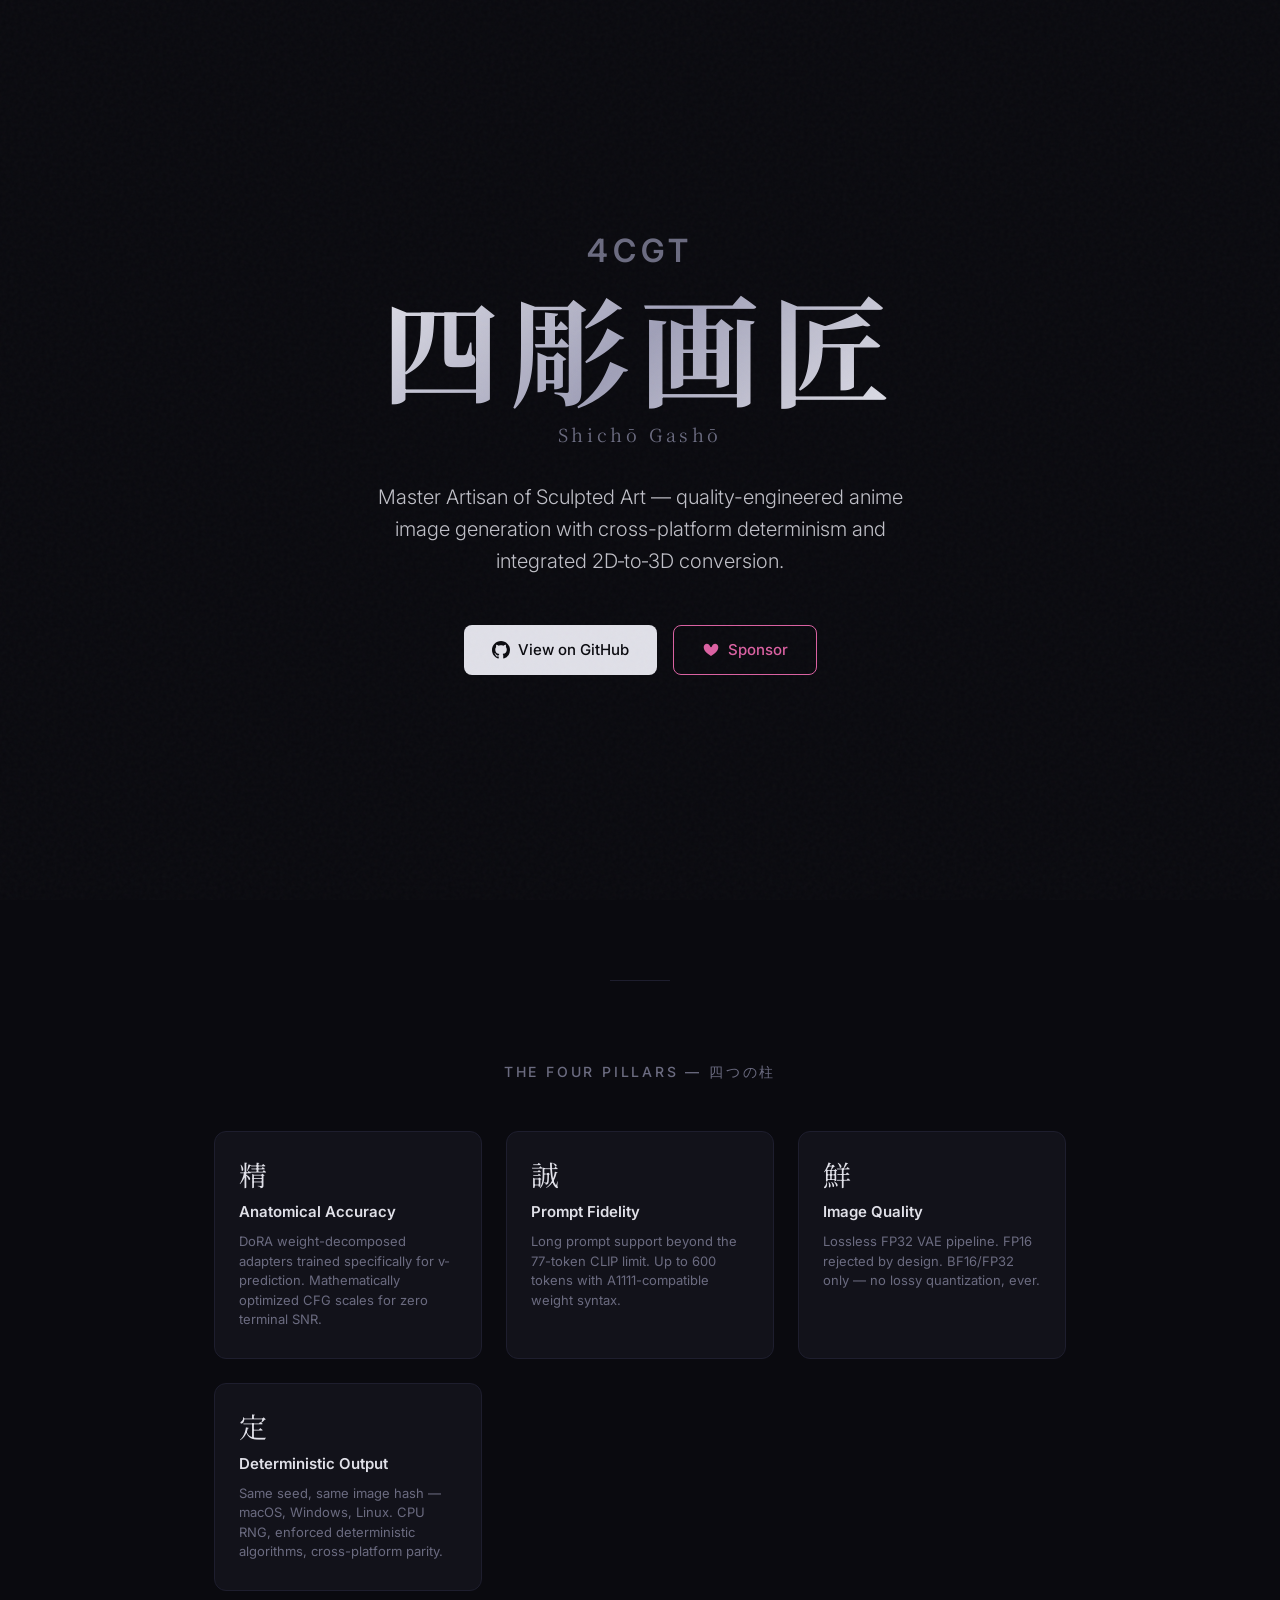
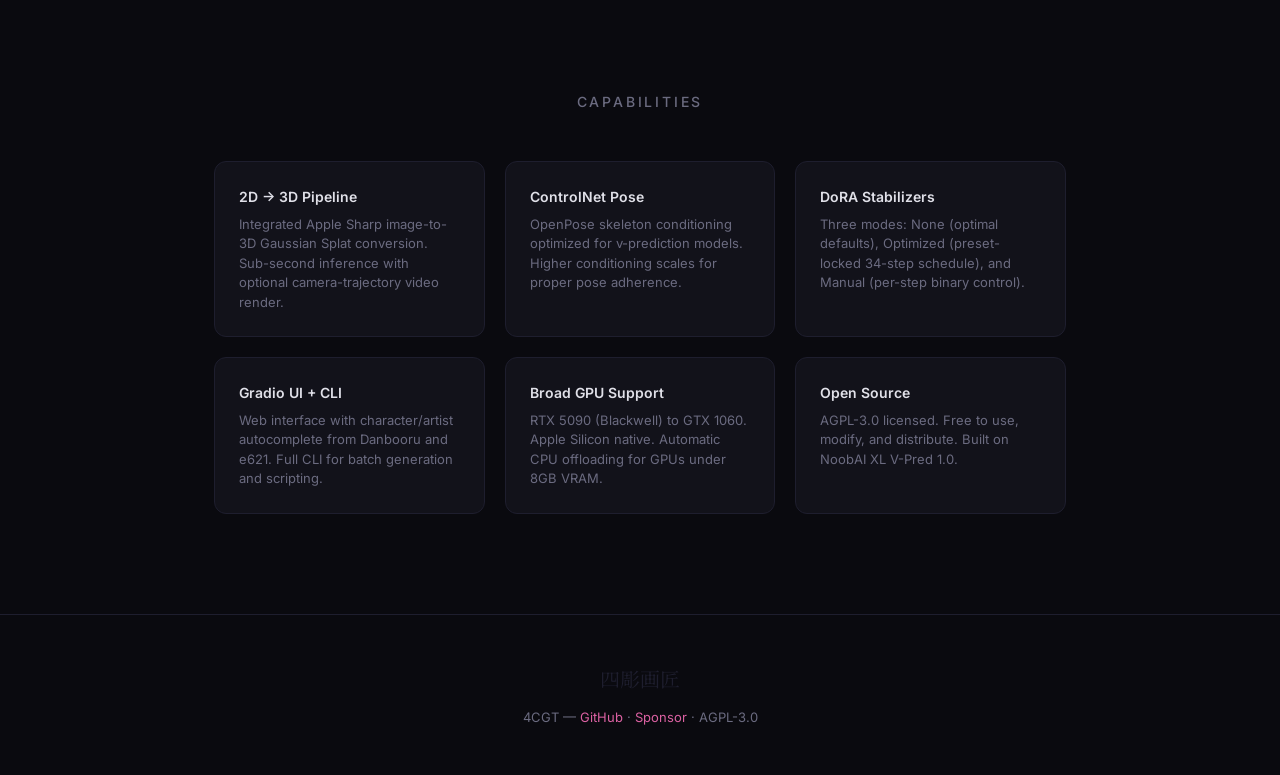
==== index.html @ dfc7b764 "feat: add 4cgt.com landing page for GitHub Pages Single-page site reflecting the Shichō Gashō brand " ====
<!DOCTYPE html>
<html lang="en">
<head>
<meta charset="UTF-8">
<meta name="viewport" content="width=device-width, initial-scale=1.0">
<title>4CGT — 四彫画匠 (Shichō Gashō)</title>
<meta name="description" content="Master Artisan of Sculpted Art. Quality-engineered anime image generation with cross-platform determinism, DoRA anatomical accuracy, and integrated 2D-to-3D conversion.">
<meta property="og:title" content="4CGT — 四彫画匠">
<meta property="og:description" content="Master Artisan of Sculpted Art. Quality-engineered anime image generation.">
<meta property="og:type" content="website">
<meta property="og:url" content="https://4cgt.com">
<link rel="preconnect" href="https://fonts.googleapis.com">
<link rel="preconnect" href="https://fonts.gstatic.com" crossorigin>
<link href="https://fonts.googleapis.com/css2?family=Inter:wght@300;400;500;600&family=Noto+Serif+JP:wght@400;700&display=swap" rel="stylesheet">
<style>
*{margin:0;padding:0;box-sizing:border-box}
:root{
  --bg:#0a0a0f;
  --surface:#12121a;
  --border:#1e1e2e;
  --text:#e0e0e8;
  --muted:#6b6b80;
  --accent:#db61a2;
  --accent-dim:rgba(219,97,162,0.12);
  --blue:#6b8afd;
}
body{
  font-family:'Inter',system-ui,sans-serif;
  background:var(--bg);
  color:var(--text);
  line-height:1.6;
  min-height:100vh;
  overflow-x:hidden;
}
.noise{
  position:fixed;inset:0;z-index:0;pointer-events:none;opacity:0.03;
  background-image:url("data:image/svg+xml,%3Csvg viewBox='0 0 256 256' xmlns='http://www.w3.org/2000/svg'%3E%3Cfilter id='n'%3E%3CfeTurbulence type='fractalNoise' baseFrequency='0.9' numOctaves='4' stitchTiles='stitch'/%3E%3C/filter%3E%3Crect width='100%25' height='100%25' filter='url(%23n)'/%3E%3C/svg%3E");
}
.container{
  max-width:900px;margin:0 auto;padding:0 24px;position:relative;z-index:1;
}

/* Hero */
.hero{
  min-height:100vh;display:flex;flex-direction:column;
  justify-content:center;align-items:center;text-align:center;
  padding:60px 24px;
}
.kanji{
  font-family:'Noto Serif JP',serif;font-size:clamp(64px,12vw,120px);
  font-weight:700;letter-spacing:0.08em;line-height:1.1;
  background:linear-gradient(135deg,#e0e0e8 0%,#a0a0b8 50%,#e0e0e8 100%);
  -webkit-background-clip:text;-webkit-text-fill-color:transparent;
  background-clip:text;
  margin-bottom:8px;
}
.brand{
  font-size:clamp(20px,4vw,32px);font-weight:600;
  letter-spacing:0.15em;color:var(--muted);margin-bottom:4px;
}
.romanji{
  font-family:'Noto Serif JP',serif;
  font-size:clamp(14px,2.5vw,18px);color:var(--muted);
  letter-spacing:0.2em;margin-bottom:32px;
}
.tagline{
  font-size:clamp(16px,2.5vw,20px);font-weight:300;
  color:var(--text);max-width:560px;margin-bottom:48px;
  opacity:0.85;
}
.cta-row{display:flex;gap:16px;flex-wrap:wrap;justify-content:center}
.btn{
  display:inline-flex;align-items:center;gap:8px;
  padding:12px 28px;border-radius:8px;font-size:15px;
  font-weight:500;text-decoration:none;transition:all 0.2s;
}
.btn-primary{
  background:var(--text);color:var(--bg);
}
.btn-primary:hover{background:#fff;transform:translateY(-1px)}
.btn-sponsor{
  border:1px solid var(--accent);color:var(--accent);background:transparent;
}
.btn-sponsor:hover{background:var(--accent-dim);transform:translateY(-1px)}
.btn svg{width:18px;height:18px;fill:currentColor}

/* Divider */
.divider{
  width:60px;height:1px;background:var(--border);margin:80px auto;
}

/* Pillars */
.section{padding:0 24px 100px}
.section-title{
  text-align:center;font-size:14px;font-weight:500;
  letter-spacing:0.2em;text-transform:uppercase;
  color:var(--muted);margin-bottom:48px;
}
.pillars{
  display:grid;grid-template-columns:repeat(auto-fit,minmax(200px,1fr));
  gap:24px;max-width:900px;margin:0 auto;
}
.pillar{
  background:var(--surface);border:1px solid var(--border);
  border-radius:12px;padding:28px 24px;
  transition:border-color 0.3s;
}
.pillar:hover{border-color:#2e2e42}
.pillar-kanji{
  font-family:'Noto Serif JP',serif;font-size:28px;
  margin-bottom:12px;line-height:1;
}
.pillar h3{font-size:15px;font-weight:600;margin-bottom:8px}
.pillar p{font-size:13px;color:var(--muted);line-height:1.5}

/* Features */
.features{
  max-width:900px;margin:0 auto;
  display:grid;grid-template-columns:repeat(auto-fit,minmax(260px,1fr));
  gap:20px;
}
.feature{
  background:var(--surface);border:1px solid var(--border);
  border-radius:12px;padding:24px;
}
.feature h3{font-size:14px;font-weight:600;margin-bottom:6px}
.feature p{font-size:13px;color:var(--muted);line-height:1.5}

/* Footer */
footer{
  text-align:center;padding:48px 24px;
  border-top:1px solid var(--border);color:var(--muted);font-size:13px;
}
footer a{color:var(--accent);text-decoration:none}
footer a:hover{text-decoration:underline}
.footer-kanji{
  font-family:'Noto Serif JP',serif;font-size:20px;
  color:var(--border);margin-bottom:12px;
}
</style>
</head>
<body>
<div class="noise"></div>

<section class="hero">
  <div class="brand">4CGT</div>
  <div class="kanji">四彫画匠</div>
  <div class="romanji">Shich&#333; Gash&#333;</div>
  <p class="tagline">Master Artisan of Sculpted Art &mdash; quality-engineered anime image generation with cross-platform determinism and integrated 2D&#8209;to&#8209;3D conversion.</p>
  <div class="cta-row">
    <a href="https://github.com/teenu/4cgt" class="btn btn-primary">
      <svg viewBox="0 0 16 16"><path d="M8 0C3.58 0 0 3.58 0 8c0 3.54 2.29 6.53 5.47 7.59.4.07.55-.17.55-.38 0-.19-.01-.82-.01-1.49-2.01.37-2.53-.49-2.69-.94-.09-.23-.48-.94-.82-1.13-.28-.15-.68-.52-.01-.53.63-.01 1.08.58 1.23.82.72 1.21 1.87.87 2.33.66.07-.52.28-.87.51-1.07-1.78-.2-3.64-.89-3.64-3.95 0-.87.31-1.59.82-2.15-.08-.2-.36-1.02.08-2.12 0 0 .67-.21 2.2.82.64-.18 1.32-.27 2-.27.68 0 1.36.09 2 .27 1.53-1.04 2.2-.82 2.2-.82.44 1.1.16 1.92.08 2.12.51.56.82 1.27.82 2.15 0 3.07-1.87 3.75-3.65 3.95.29.25.54.73.54 1.48 0 1.07-.01 1.93-.01 2.2 0 .21.15.46.55.38A8.013 8.013 0 0016 8c0-4.42-3.58-8-8-8z"/></svg>
      View on GitHub
    </a>
    <a href="https://github.com/sponsors/teenu" class="btn btn-sponsor">
      <svg viewBox="0 0 16 16"><path d="M4.25 2.5c-1.336 0-2.75 1.164-2.75 3 0 2.15 1.58 4.144 3.365 5.682A20.565 20.565 0 008 13.393a20.561 20.561 0 003.135-2.211C12.92 9.644 14.5 7.65 14.5 5.5c0-1.836-1.414-3-2.75-3-1.373 0-2.609.986-3.029 2.456a.749.749 0 01-1.442 0C6.859 3.486 5.623 2.5 4.25 2.5z"/></svg>
      Sponsor
    </a>
  </div>
</section>

<div class="divider"></div>

<section class="section">
  <div class="container">
    <div class="section-title">The Four Pillars &mdash; 四つの柱</div>
    <div class="pillars">
      <div class="pillar">
        <div class="pillar-kanji">精</div>
        <h3>Anatomical Accuracy</h3>
        <p>DoRA weight-decomposed adapters trained specifically for v-prediction. Mathematically optimized CFG scales for zero terminal SNR.</p>
      </div>
      <div class="pillar">
        <div class="pillar-kanji">誠</div>
        <h3>Prompt Fidelity</h3>
        <p>Long prompt support beyond the 77-token CLIP limit. Up to 600 tokens with A1111-compatible weight syntax.</p>
      </div>
      <div class="pillar">
        <div class="pillar-kanji">鮮</div>
        <h3>Image Quality</h3>
        <p>Lossless FP32 VAE pipeline. FP16 rejected by design. BF16/FP32 only &mdash; no lossy quantization, ever.</p>
      </div>
      <div class="pillar">
        <div class="pillar-kanji">定</div>
        <h3>Deterministic Output</h3>
        <p>Same seed, same image hash &mdash; macOS, Windows, Linux. CPU RNG, enforced deterministic algorithms, cross-platform parity.</p>
      </div>
    </div>
  </div>
</section>

<section class="section">
  <div class="container">
    <div class="section-title">Capabilities</div>
    <div class="features">
      <div class="feature">
        <h3>2D &rarr; 3D Pipeline</h3>
        <p>Integrated Apple Sharp image-to-3D Gaussian Splat conversion. Sub-second inference with optional camera-trajectory video render.</p>
      </div>
      <div class="feature">
        <h3>ControlNet Pose</h3>
        <p>OpenPose skeleton conditioning optimized for v-prediction models. Higher conditioning scales for proper pose adherence.</p>
      </div>
      <div class="feature">
        <h3>DoRA Stabilizers</h3>
        <p>Three modes: None (optimal defaults), Optimized (preset-locked 34-step schedule), and Manual (per-step binary control).</p>
      </div>
      <div class="feature">
        <h3>Gradio UI + CLI</h3>
        <p>Web interface with character/artist autocomplete from Danbooru and e621. Full CLI for batch generation and scripting.</p>
      </div>
      <div class="feature">
        <h3>Broad GPU Support</h3>
        <p>RTX 5090 (Blackwell) to GTX 1060. Apple Silicon native. Automatic CPU offloading for GPUs under 8GB VRAM.</p>
      </div>
      <div class="feature">
        <h3>Open Source</h3>
        <p>AGPL-3.0 licensed. Free to use, modify, and distribute. Built on NoobAI XL V-Pred 1.0.</p>
      </div>
    </div>
  </div>
</section>

<footer>
  <div class="footer-kanji">四彫画匠</div>
  <p>4CGT &mdash; <a href="https://github.com/teenu/4cgt">GitHub</a> &middot; <a href="https://github.com/sponsors/teenu">Sponsor</a> &middot; AGPL-3.0</p>
</footer>
</body>
</html>
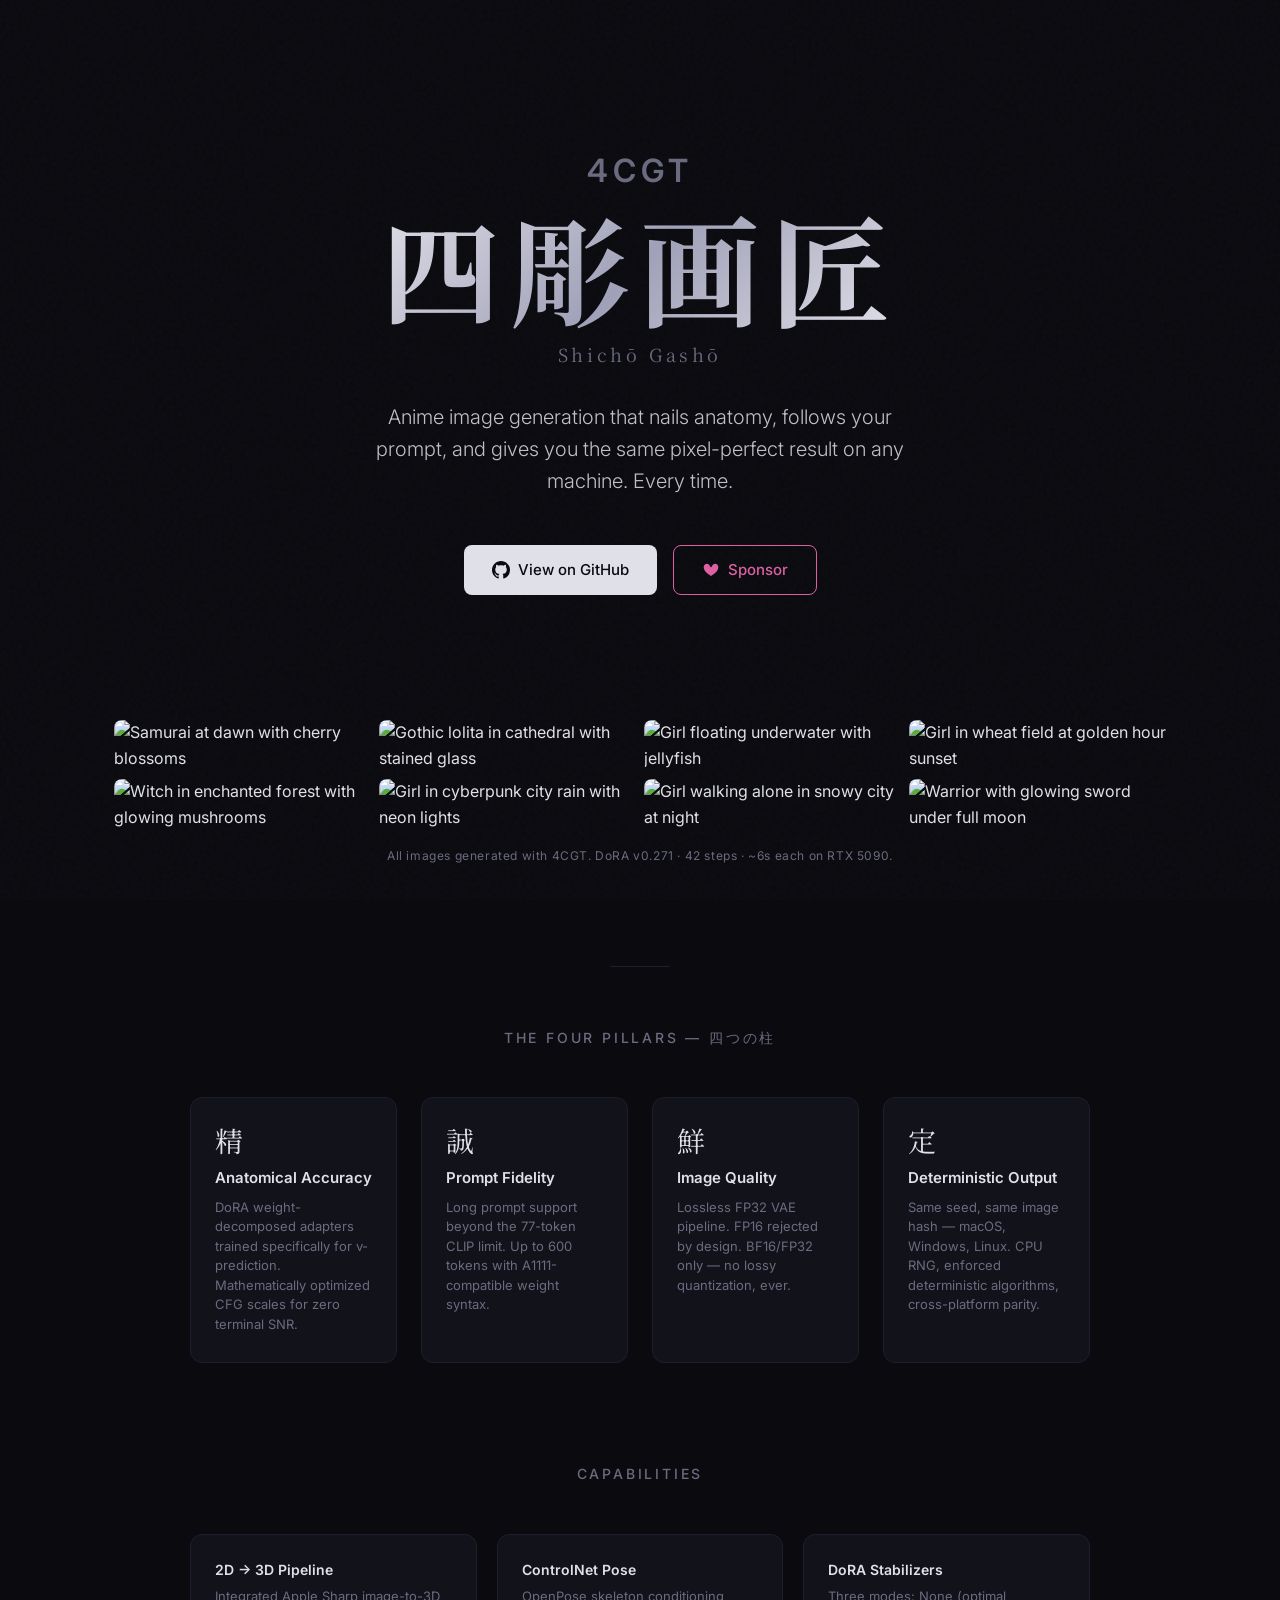
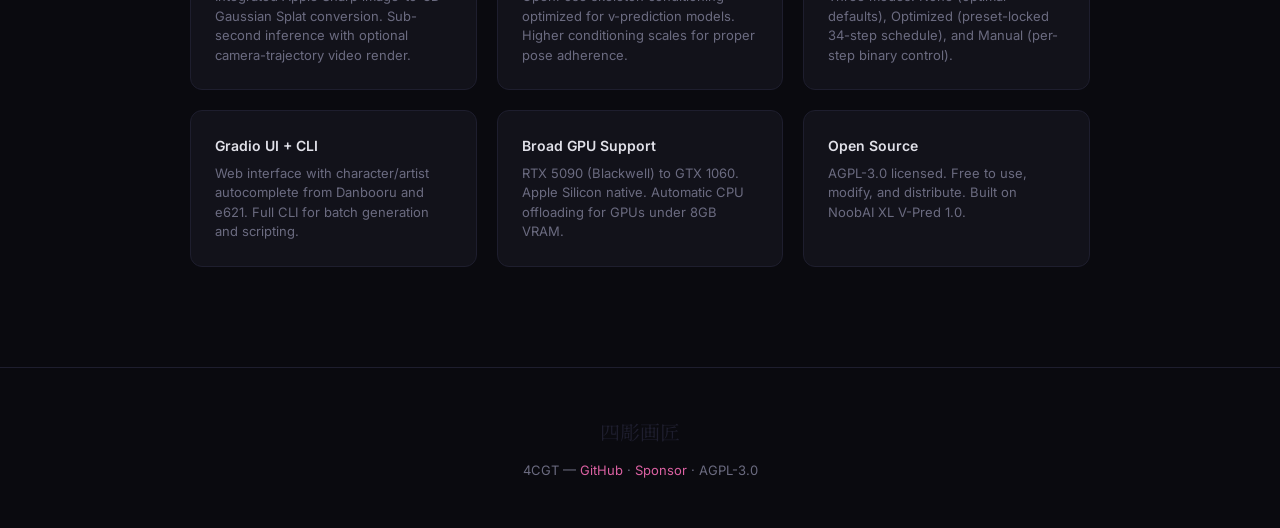
==== commit dc65cb97: "feat: add 8-image showcase gallery to website Co-Authored-By: Claude Opus 4.6 <noreply@anthropic.com" ====
--- a/index.html
+++ b/index.html
@@ -7,6 +7,7 @@
 <meta name="description" content="Master Artisan of Sculpted Art. Quality-engineered anime image generation with cross-platform determinism, DoRA anatomical accuracy, and integrated 2D-to-3D conversion.">
 <meta property="og:title" content="4CGT — 四彫画匠">
 <meta property="og:description" content="Master Artisan of Sculpted Art. Quality-engineered anime image generation.">
+<meta property="og:image" content="https://huggingface.co/epigene/4cgt/resolve/main/showcase/gothic_rose.png">
 <meta property="og:type" content="website">
 <meta property="og:url" content="https://4cgt.com">
 <link rel="preconnect" href="https://fonts.googleapis.com">
@@ -22,7 +23,6 @@
   --muted:#6b6b80;
   --accent:#db61a2;
   --accent-dim:rgba(219,97,162,0.12);
-  --blue:#6b8afd;
 }
 body{
   font-family:'Inter',system-ui,sans-serif;
@@ -36,15 +36,12 @@
   position:fixed;inset:0;z-index:0;pointer-events:none;opacity:0.03;
   background-image:url("data:image/svg+xml,%3Csvg viewBox='0 0 256 256' xmlns='http://www.w3.org/2000/svg'%3E%3Cfilter id='n'%3E%3CfeTurbulence type='fractalNoise' baseFrequency='0.9' numOctaves='4' stitchTiles='stitch'/%3E%3C/filter%3E%3Crect width='100%25' height='100%25' filter='url(%23n)'/%3E%3C/svg%3E");
 }
-.container{
-  max-width:900px;margin:0 auto;padding:0 24px;position:relative;z-index:1;
-}
 
 /* Hero */
 .hero{
-  min-height:100vh;display:flex;flex-direction:column;
+  min-height:80vh;display:flex;flex-direction:column;
   justify-content:center;align-items:center;text-align:center;
-  padding:60px 24px;
+  padding:60px 24px 40px;position:relative;z-index:1;
 }
 .kanji{
   font-family:'Noto Serif JP',serif;font-size:clamp(64px,12vw,120px);
@@ -74,23 +71,55 @@
   padding:12px 28px;border-radius:8px;font-size:15px;
   font-weight:500;text-decoration:none;transition:all 0.2s;
 }
-.btn-primary{
-  background:var(--text);color:var(--bg);
-}
+.btn-primary{background:var(--text);color:var(--bg)}
 .btn-primary:hover{background:#fff;transform:translateY(-1px)}
-.btn-sponsor{
-  border:1px solid var(--accent);color:var(--accent);background:transparent;
-}
+.btn-sponsor{border:1px solid var(--accent);color:var(--accent);background:transparent}
 .btn-sponsor:hover{background:var(--accent-dim);transform:translateY(-1px)}
 .btn svg{width:18px;height:18px;fill:currentColor}
 
+/* Gallery */
+.gallery{
+  position:relative;z-index:1;
+  padding:0 24px 40px;
+  max-width:1100px;margin:0 auto;
+}
+.gallery-grid{
+  display:grid;
+  grid-template-columns:repeat(4,1fr);
+  gap:8px;
+}
+.gallery-grid img{
+  width:100%;
+  border-radius:8px;
+  display:block;
+  transition:transform 0.3s ease, box-shadow 0.3s ease;
+  cursor:pointer;
+}
+.gallery-grid img:hover{
+  transform:scale(1.03);
+  box-shadow:0 8px 32px rgba(0,0,0,0.5);
+  z-index:2;
+  position:relative;
+}
+.gallery-caption{
+  text-align:center;
+  color:var(--muted);
+  font-size:12px;
+  margin-top:16px;
+  letter-spacing:0.05em;
+}
+@media(max-width:640px){
+  .gallery-grid{grid-template-columns:repeat(2,1fr);gap:6px}
+}
+
 /* Divider */
 .divider{
-  width:60px;height:1px;background:var(--border);margin:80px auto;
-}
-
-/* Pillars */
-.section{padding:0 24px 100px}
+  width:60px;height:1px;background:var(--border);margin:60px auto;
+  position:relative;z-index:1;
+}
+
+/* Sections */
+.section{padding:0 24px 100px;position:relative;z-index:1}
 .section-title{
   text-align:center;font-size:14px;font-weight:500;
   letter-spacing:0.2em;text-transform:uppercase;
@@ -128,7 +157,7 @@
 
 /* Footer */
 footer{
-  text-align:center;padding:48px 24px;
+  text-align:center;padding:48px 24px;position:relative;z-index:1;
   border-top:1px solid var(--border);color:var(--muted);font-size:13px;
 }
 footer a{color:var(--accent);text-decoration:none}
@@ -146,7 +175,7 @@
   <div class="brand">4CGT</div>
   <div class="kanji">四彫画匠</div>
   <div class="romanji">Shich&#333; Gash&#333;</div>
-  <p class="tagline">Master Artisan of Sculpted Art &mdash; quality-engineered anime image generation with cross-platform determinism and integrated 2D&#8209;to&#8209;3D conversion.</p>
+  <p class="tagline">Anime image generation that nails anatomy, follows your prompt, and gives you the same pixel-perfect result on any machine. Every time.</p>
   <div class="cta-row">
     <a href="https://github.com/teenu/4cgt" class="btn btn-primary">
       <svg viewBox="0 0 16 16"><path d="M8 0C3.58 0 0 3.58 0 8c0 3.54 2.29 6.53 5.47 7.59.4.07.55-.17.55-.38 0-.19-.01-.82-.01-1.49-2.01.37-2.53-.49-2.69-.94-.09-.23-.48-.94-.82-1.13-.28-.15-.68-.52-.01-.53.63-.01 1.08.58 1.23.82.72 1.21 1.87.87 2.33.66.07-.52.28-.87.51-1.07-1.78-.2-3.64-.89-3.64-3.95 0-.87.31-1.59.82-2.15-.08-.2-.36-1.02.08-2.12 0 0 .67-.21 2.2.82.64-.18 1.32-.27 2-.27.68 0 1.36.09 2 .27 1.53-1.04 2.2-.82 2.2-.82.44 1.1.16 1.92.08 2.12.51.56.82 1.27.82 2.15 0 3.07-1.87 3.75-3.65 3.95.29.25.54.73.54 1.48 0 1.07-.01 1.93-.01 2.2 0 .21.15.46.55.38A8.013 8.013 0 0016 8c0-4.42-3.58-8-8-8z"/></svg>
@@ -159,64 +188,74 @@
   </div>
 </section>
 
+<section class="gallery">
+  <div class="gallery-grid">
+    <img src="https://huggingface.co/epigene/4cgt/resolve/main/showcase/samurai_dawn.png" alt="Samurai at dawn with cherry blossoms" loading="lazy" />
+    <img src="https://huggingface.co/epigene/4cgt/resolve/main/showcase/gothic_rose.png" alt="Gothic lolita in cathedral with stained glass" loading="lazy" />
+    <img src="https://huggingface.co/epigene/4cgt/resolve/main/showcase/underwater_dream.png" alt="Girl floating underwater with jellyfish" loading="lazy" />
+    <img src="https://huggingface.co/epigene/4cgt/resolve/main/showcase/golden_hour.png" alt="Girl in wheat field at golden hour sunset" loading="lazy" />
+    <img src="https://huggingface.co/epigene/4cgt/resolve/main/showcase/enchanted_forest.png" alt="Witch in enchanted forest with glowing mushrooms" loading="lazy" />
+    <img src="https://huggingface.co/epigene/4cgt/resolve/main/showcase/cyberpunk_rain.png" alt="Girl in cyberpunk city rain with neon lights" loading="lazy" />
+    <img src="https://huggingface.co/epigene/4cgt/resolve/main/showcase/winter_solitude.png" alt="Girl walking alone in snowy city at night" loading="lazy" />
+    <img src="https://huggingface.co/epigene/4cgt/resolve/main/showcase/moonlit_warrior.png" alt="Warrior with glowing sword under full moon" loading="lazy" />
+  </div>
+  <p class="gallery-caption">All images generated with 4CGT. DoRA v0.271 &middot; 42 steps &middot; ~6s each on RTX 5090.</p>
+</section>
+
 <div class="divider"></div>
 
 <section class="section">
-  <div class="container">
-    <div class="section-title">The Four Pillars &mdash; 四つの柱</div>
-    <div class="pillars">
-      <div class="pillar">
-        <div class="pillar-kanji">精</div>
-        <h3>Anatomical Accuracy</h3>
-        <p>DoRA weight-decomposed adapters trained specifically for v-prediction. Mathematically optimized CFG scales for zero terminal SNR.</p>
-      </div>
-      <div class="pillar">
-        <div class="pillar-kanji">誠</div>
-        <h3>Prompt Fidelity</h3>
-        <p>Long prompt support beyond the 77-token CLIP limit. Up to 600 tokens with A1111-compatible weight syntax.</p>
-      </div>
-      <div class="pillar">
-        <div class="pillar-kanji">鮮</div>
-        <h3>Image Quality</h3>
-        <p>Lossless FP32 VAE pipeline. FP16 rejected by design. BF16/FP32 only &mdash; no lossy quantization, ever.</p>
-      </div>
-      <div class="pillar">
-        <div class="pillar-kanji">定</div>
-        <h3>Deterministic Output</h3>
-        <p>Same seed, same image hash &mdash; macOS, Windows, Linux. CPU RNG, enforced deterministic algorithms, cross-platform parity.</p>
-      </div>
+  <div class="section-title">The Four Pillars &mdash; 四つの柱</div>
+  <div class="pillars">
+    <div class="pillar">
+      <div class="pillar-kanji">精</div>
+      <h3>Anatomical Accuracy</h3>
+      <p>DoRA weight-decomposed adapters trained specifically for v-prediction. Mathematically optimized CFG scales for zero terminal SNR.</p>
+    </div>
+    <div class="pillar">
+      <div class="pillar-kanji">誠</div>
+      <h3>Prompt Fidelity</h3>
+      <p>Long prompt support beyond the 77-token CLIP limit. Up to 600 tokens with A1111-compatible weight syntax.</p>
+    </div>
+    <div class="pillar">
+      <div class="pillar-kanji">鮮</div>
+      <h3>Image Quality</h3>
+      <p>Lossless FP32 VAE pipeline. FP16 rejected by design. BF16/FP32 only &mdash; no lossy quantization, ever.</p>
+    </div>
+    <div class="pillar">
+      <div class="pillar-kanji">定</div>
+      <h3>Deterministic Output</h3>
+      <p>Same seed, same image hash &mdash; macOS, Windows, Linux. CPU RNG, enforced deterministic algorithms, cross-platform parity.</p>
     </div>
   </div>
 </section>
 
 <section class="section">
-  <div class="container">
-    <div class="section-title">Capabilities</div>
-    <div class="features">
-      <div class="feature">
-        <h3>2D &rarr; 3D Pipeline</h3>
-        <p>Integrated Apple Sharp image-to-3D Gaussian Splat conversion. Sub-second inference with optional camera-trajectory video render.</p>
-      </div>
-      <div class="feature">
-        <h3>ControlNet Pose</h3>
-        <p>OpenPose skeleton conditioning optimized for v-prediction models. Higher conditioning scales for proper pose adherence.</p>
-      </div>
-      <div class="feature">
-        <h3>DoRA Stabilizers</h3>
-        <p>Three modes: None (optimal defaults), Optimized (preset-locked 34-step schedule), and Manual (per-step binary control).</p>
-      </div>
-      <div class="feature">
-        <h3>Gradio UI + CLI</h3>
-        <p>Web interface with character/artist autocomplete from Danbooru and e621. Full CLI for batch generation and scripting.</p>
-      </div>
-      <div class="feature">
-        <h3>Broad GPU Support</h3>
-        <p>RTX 5090 (Blackwell) to GTX 1060. Apple Silicon native. Automatic CPU offloading for GPUs under 8GB VRAM.</p>
-      </div>
-      <div class="feature">
-        <h3>Open Source</h3>
-        <p>AGPL-3.0 licensed. Free to use, modify, and distribute. Built on NoobAI XL V-Pred 1.0.</p>
-      </div>
+  <div class="section-title">Capabilities</div>
+  <div class="features">
+    <div class="feature">
+      <h3>2D &rarr; 3D Pipeline</h3>
+      <p>Integrated Apple Sharp image-to-3D Gaussian Splat conversion. Sub-second inference with optional camera-trajectory video render.</p>
+    </div>
+    <div class="feature">
+      <h3>ControlNet Pose</h3>
+      <p>OpenPose skeleton conditioning optimized for v-prediction models. Higher conditioning scales for proper pose adherence.</p>
+    </div>
+    <div class="feature">
+      <h3>DoRA Stabilizers</h3>
+      <p>Three modes: None (optimal defaults), Optimized (preset-locked 34-step schedule), and Manual (per-step binary control).</p>
+    </div>
+    <div class="feature">
+      <h3>Gradio UI + CLI</h3>
+      <p>Web interface with character/artist autocomplete from Danbooru and e621. Full CLI for batch generation and scripting.</p>
+    </div>
+    <div class="feature">
+      <h3>Broad GPU Support</h3>
+      <p>RTX 5090 (Blackwell) to GTX 1060. Apple Silicon native. Automatic CPU offloading for GPUs under 8GB VRAM.</p>
+    </div>
+    <div class="feature">
+      <h3>Open Source</h3>
+      <p>AGPL-3.0 licensed. Free to use, modify, and distribute. Built on NoobAI XL V-Pred 1.0.</p>
     </div>
   </div>
 </section>
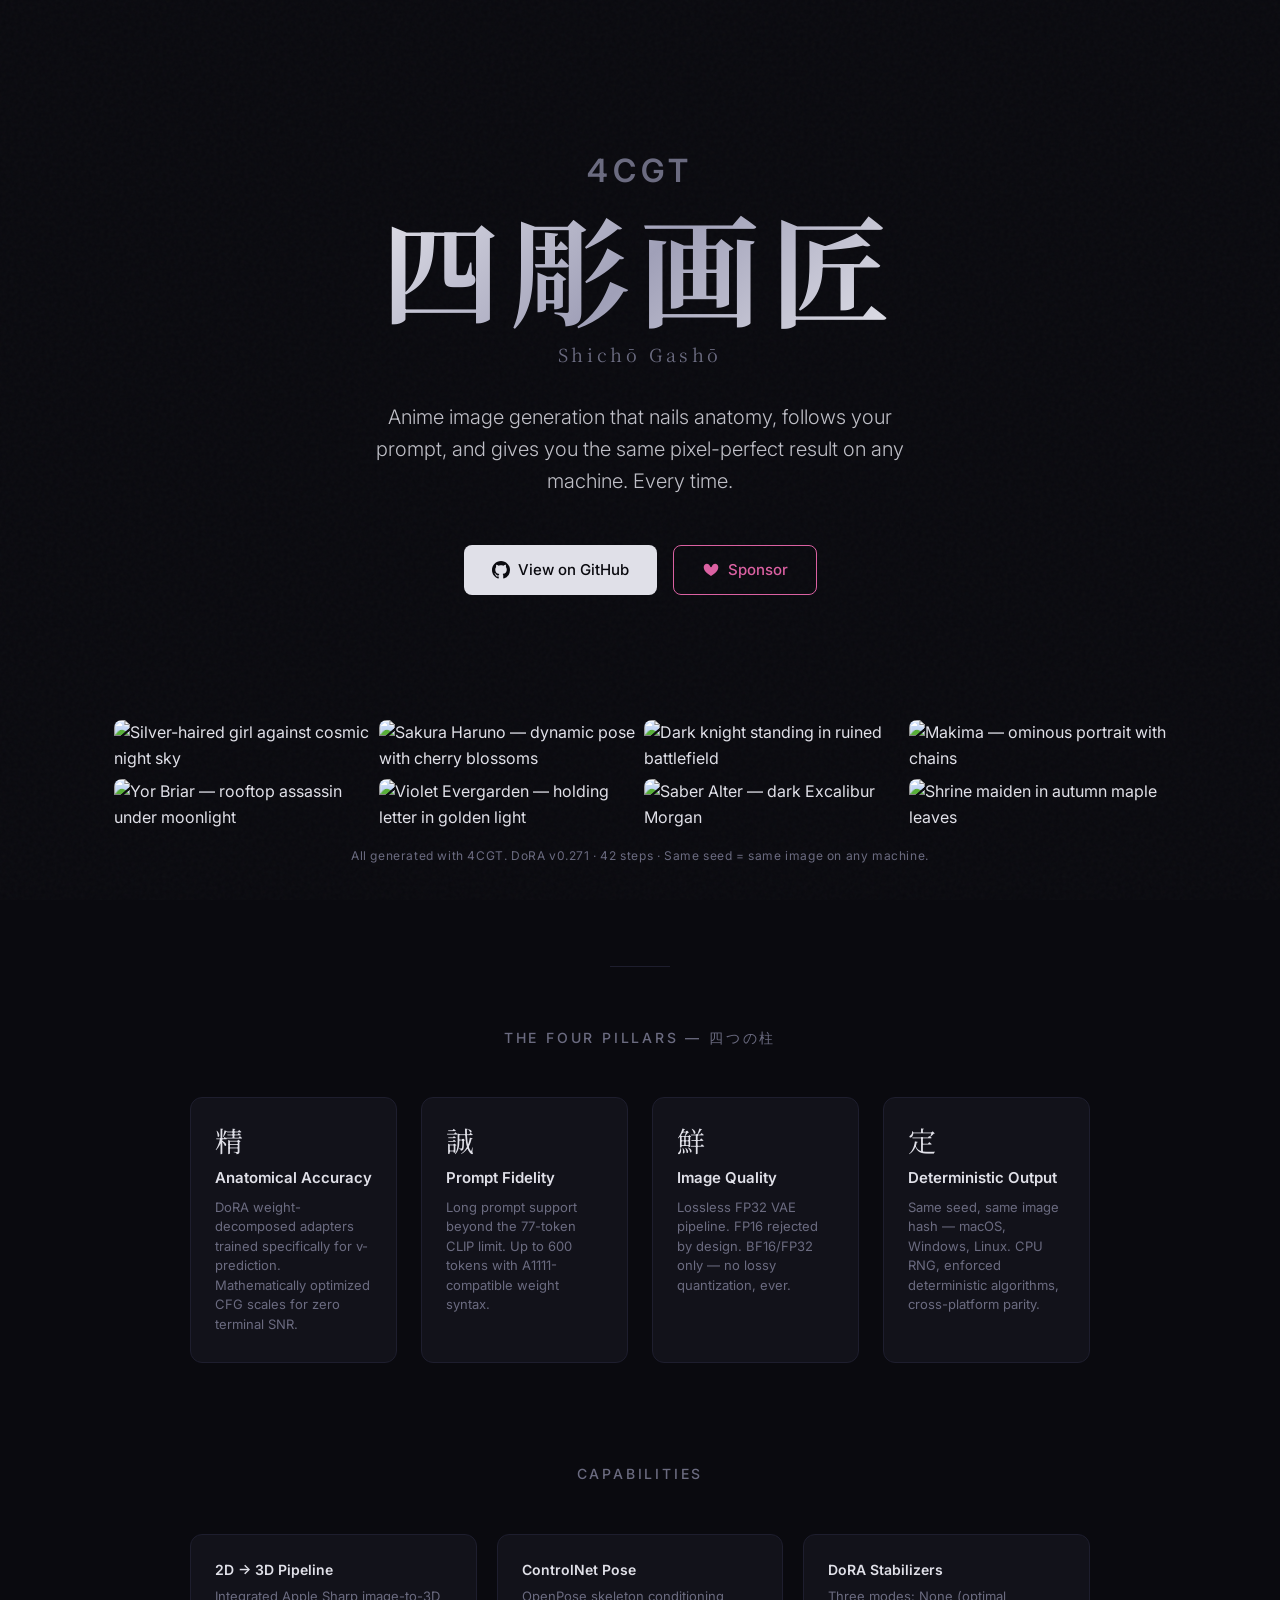
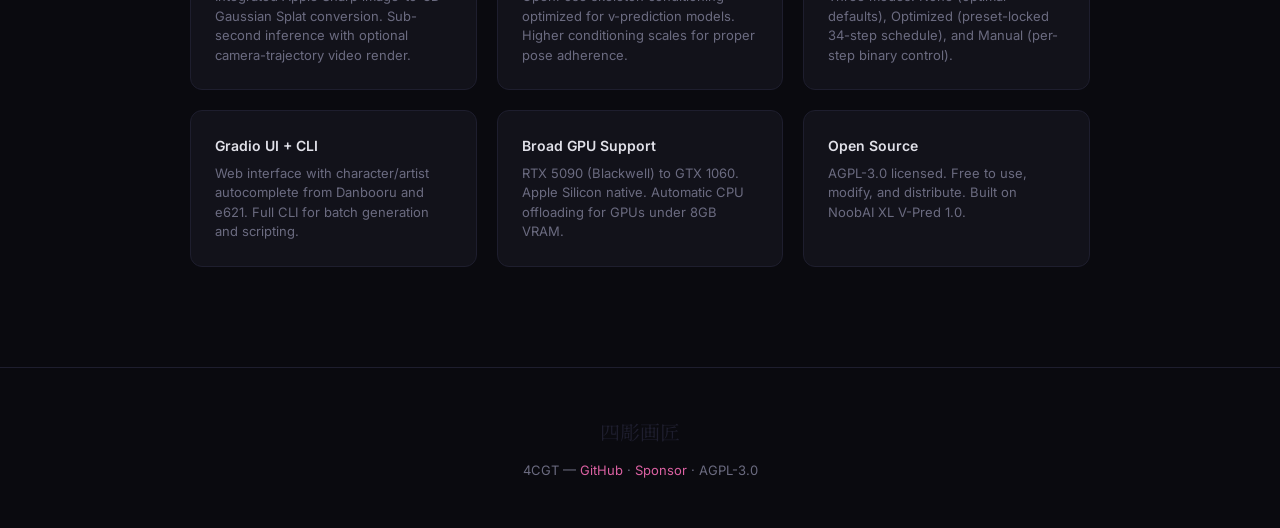
==== commit 394840d9: "feat: curated gallery with character-accurate showcase images 3 proven originals + 5 new (Makima, Yo" ====
--- a/index.html
+++ b/index.html
@@ -7,7 +7,7 @@
 <meta name="description" content="Master Artisan of Sculpted Art. Quality-engineered anime image generation with cross-platform determinism, DoRA anatomical accuracy, and integrated 2D-to-3D conversion.">
 <meta property="og:title" content="4CGT — 四彫画匠">
 <meta property="og:description" content="Master Artisan of Sculpted Art. Quality-engineered anime image generation.">
-<meta property="og:image" content="https://huggingface.co/epigene/4cgt/resolve/main/showcase/gothic_rose.png">
+<meta property="og:image" content="https://huggingface.co/epigene/4cgt/resolve/main/showcase/showcase_1.png">
 <meta property="og:type" content="website">
 <meta property="og:url" content="https://4cgt.com">
 <link rel="preconnect" href="https://fonts.googleapis.com">
@@ -190,16 +190,16 @@
 
 <section class="gallery">
   <div class="gallery-grid">
-    <img src="https://huggingface.co/epigene/4cgt/resolve/main/showcase/samurai_dawn.png" alt="Samurai at dawn with cherry blossoms" loading="lazy" />
-    <img src="https://huggingface.co/epigene/4cgt/resolve/main/showcase/gothic_rose.png" alt="Gothic lolita in cathedral with stained glass" loading="lazy" />
-    <img src="https://huggingface.co/epigene/4cgt/resolve/main/showcase/underwater_dream.png" alt="Girl floating underwater with jellyfish" loading="lazy" />
-    <img src="https://huggingface.co/epigene/4cgt/resolve/main/showcase/golden_hour.png" alt="Girl in wheat field at golden hour sunset" loading="lazy" />
-    <img src="https://huggingface.co/epigene/4cgt/resolve/main/showcase/enchanted_forest.png" alt="Witch in enchanted forest with glowing mushrooms" loading="lazy" />
-    <img src="https://huggingface.co/epigene/4cgt/resolve/main/showcase/cyberpunk_rain.png" alt="Girl in cyberpunk city rain with neon lights" loading="lazy" />
-    <img src="https://huggingface.co/epigene/4cgt/resolve/main/showcase/winter_solitude.png" alt="Girl walking alone in snowy city at night" loading="lazy" />
-    <img src="https://huggingface.co/epigene/4cgt/resolve/main/showcase/moonlit_warrior.png" alt="Warrior with glowing sword under full moon" loading="lazy" />
-  </div>
-  <p class="gallery-caption">All images generated with 4CGT. DoRA v0.271 &middot; 42 steps &middot; ~6s each on RTX 5090.</p>
+    <img src="https://huggingface.co/epigene/4cgt/resolve/main/showcase/showcase_1.png" alt="Silver-haired girl against cosmic night sky" loading="lazy" />
+    <img src="https://huggingface.co/epigene/4cgt/resolve/main/showcase/showcase_2.png" alt="Sakura Haruno — dynamic pose with cherry blossoms" loading="lazy" />
+    <img src="https://huggingface.co/epigene/4cgt/resolve/main/showcase/showcase_3.png" alt="Dark knight standing in ruined battlefield" loading="lazy" />
+    <img src="https://huggingface.co/epigene/4cgt/resolve/main/showcase/makima.png" alt="Makima — ominous portrait with chains" loading="lazy" />
+    <img src="https://huggingface.co/epigene/4cgt/resolve/main/showcase/yor_night.png" alt="Yor Briar — rooftop assassin under moonlight" loading="lazy" />
+    <img src="https://huggingface.co/epigene/4cgt/resolve/main/showcase/violet_evergarden.png" alt="Violet Evergarden — holding letter in golden light" loading="lazy" />
+    <img src="https://huggingface.co/epigene/4cgt/resolve/main/showcase/saber_alter.png" alt="Saber Alter — dark Excalibur Morgan" loading="lazy" />
+    <img src="https://huggingface.co/epigene/4cgt/resolve/main/showcase/miko_autumn.png" alt="Shrine maiden in autumn maple leaves" loading="lazy" />
+  </div>
+  <p class="gallery-caption">All generated with 4CGT. DoRA v0.271 &middot; 42 steps &middot; Same seed = same image on any machine.</p>
 </section>
 
 <div class="divider"></div>
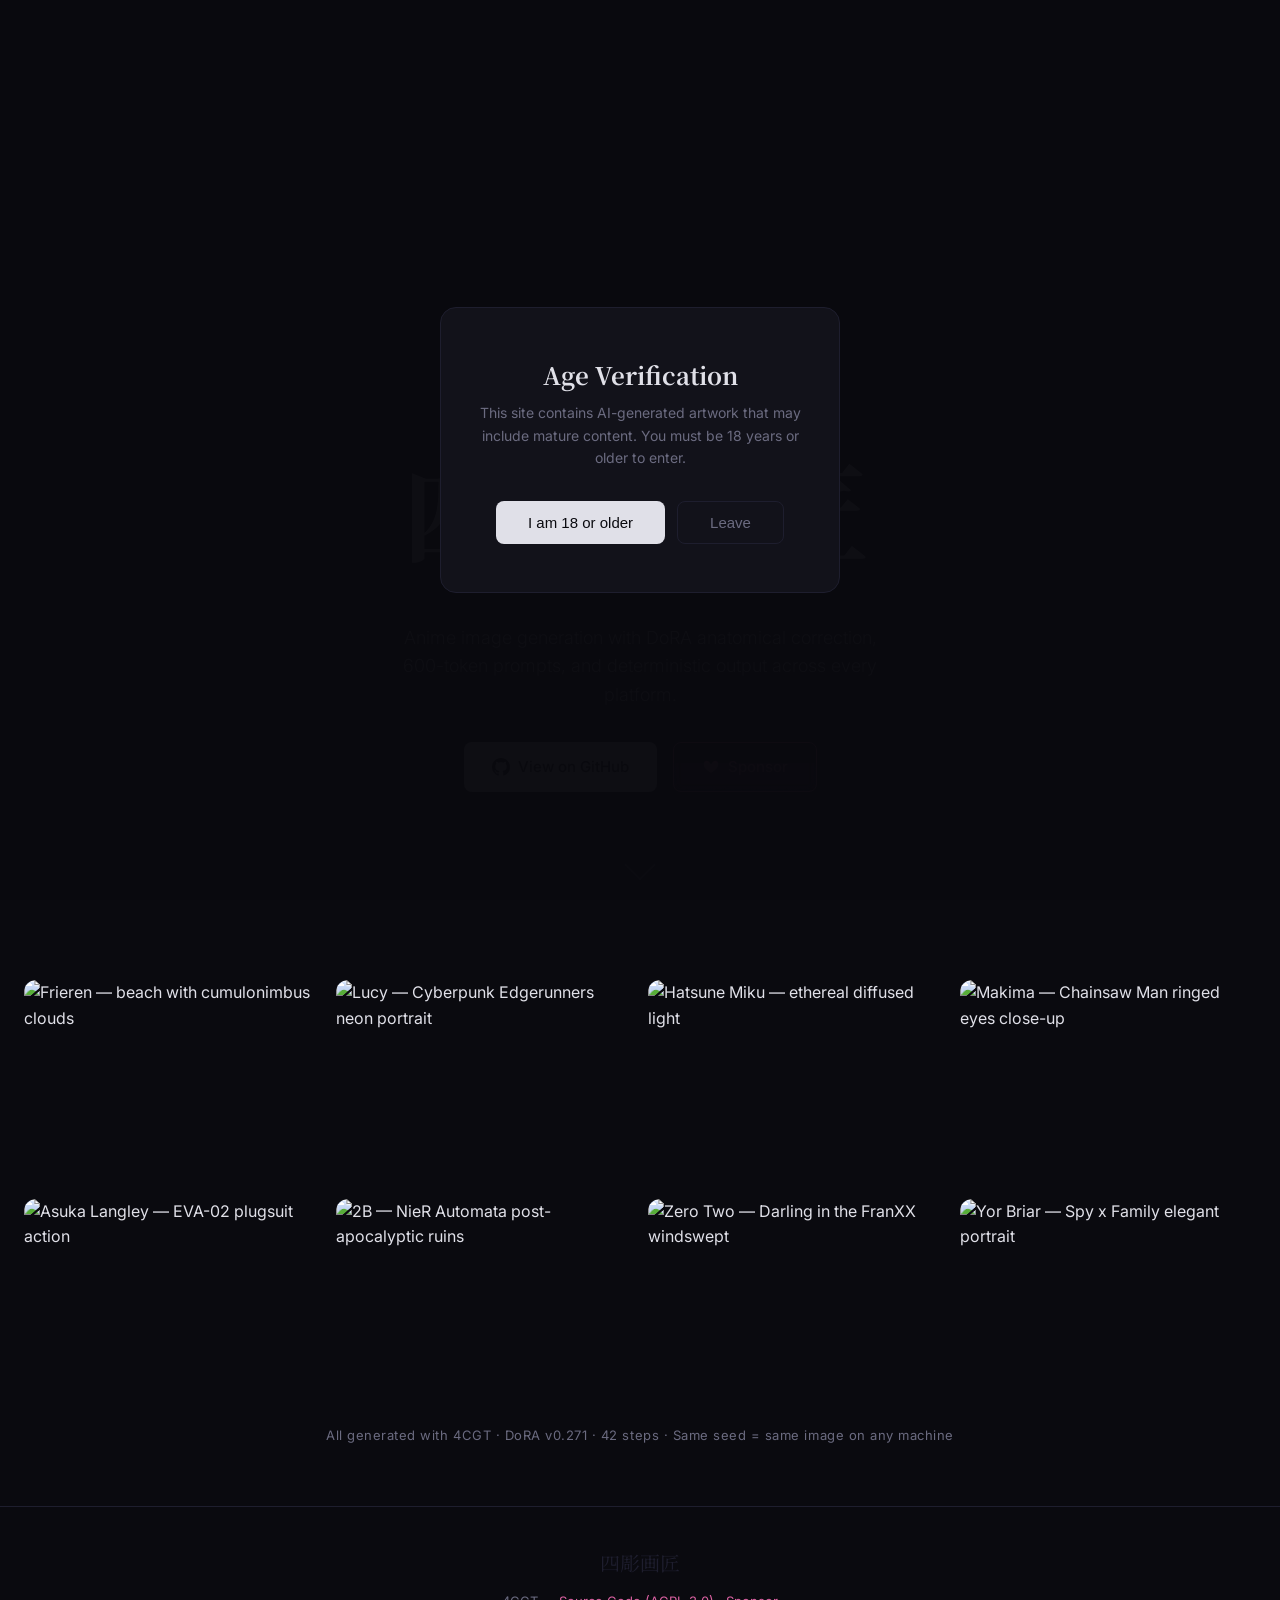
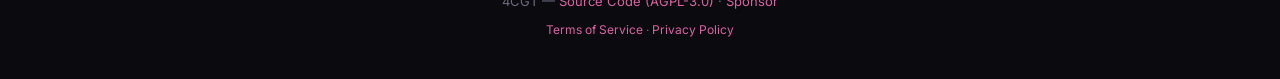
==== commit 09c4e59b: "feat: add age gate, legal pages, and AGPL source link - 18+ age verification modal (localStorage-bas" ====
--- a/index.html
+++ b/index.html
@@ -7,11 +7,13 @@
 <meta name="description" content="Master Artisan of Sculpted Art. Quality-engineered anime image generation with cross-platform determinism, DoRA anatomical accuracy, and integrated 2D-to-3D conversion.">
 <meta property="og:title" content="4CGT — 四彫画匠">
 <meta property="og:description" content="Master Artisan of Sculpted Art. Quality-engineered anime image generation.">
-<meta property="og:image" content="https://huggingface.co/epigene/4cgt/resolve/main/showcase/showcase_1.png">
+<meta property="og:image" content="https://huggingface.co/epigene/4cgt/resolve/main/showcase/frieren_beach.png">
 <meta property="og:type" content="website">
 <meta property="og:url" content="https://4cgt.com">
 <link rel="preconnect" href="https://fonts.googleapis.com">
 <link rel="preconnect" href="https://fonts.gstatic.com" crossorigin>
+<link rel="preconnect" href="https://huggingface.co">
+<link rel="preload" as="image" href="https://huggingface.co/epigene/4cgt/resolve/main/showcase/frieren_beach.png">
 <link href="https://fonts.googleapis.com/css2?family=Inter:wght@300;400;500;600&family=Noto+Serif+JP:wght@400;700&display=swap" rel="stylesheet">
 <style>
 *{margin:0;padding:0;box-sizing:border-box}
@@ -29,7 +31,6 @@
   background:var(--bg);
   color:var(--text);
   line-height:1.6;
-  min-height:100vh;
   overflow-x:hidden;
 }
 .noise{
@@ -39,31 +40,66 @@
 
 /* Hero */
 .hero{
-  min-height:80vh;display:flex;flex-direction:column;
-  justify-content:center;align-items:center;text-align:center;
-  padding:60px 24px 40px;position:relative;z-index:1;
-}
-.kanji{
-  font-family:'Noto Serif JP',serif;font-size:clamp(64px,12vw,120px);
+  position:relative;
+  height:100vh;
+  height:100dvh;
+  overflow:hidden;
+}
+.hero-bg{position:absolute;inset:0;z-index:0}
+.hero-slide{
+  position:absolute;inset:0;
+  background-size:cover;
+  background-position:center;
+  opacity:0;
+  transition:opacity 1.5s ease-in-out;
+  will-change:opacity;
+}
+.hero-slide.active{opacity:1}
+.hero-overlay{
+  position:absolute;inset:0;z-index:1;pointer-events:none;
+  background:
+    linear-gradient(to bottom,
+      rgba(10,10,15,0.25) 0%,
+      rgba(10,10,15,0.05) 25%,
+      rgba(10,10,15,0.15) 55%,
+      rgba(10,10,15,0.65) 80%,
+      rgba(10,10,15,0.92) 100%
+    );
+}
+.hero-content{
+  position:relative;z-index:2;
+  display:flex;flex-direction:column;align-items:center;text-align:center;
+  justify-content:flex-end;
+  height:100%;
+  padding:0 24px 12vh;
+}
+.hero-content .kanji{
+  font-family:'Noto Serif JP',serif;
+  font-size:clamp(56px,11vw,110px);
   font-weight:700;letter-spacing:0.08em;line-height:1.1;
-  background:linear-gradient(135deg,#e0e0e8 0%,#a0a0b8 50%,#e0e0e8 100%);
-  -webkit-background-clip:text;-webkit-text-fill-color:transparent;
-  background-clip:text;
-  margin-bottom:8px;
-}
-.brand{
-  font-size:clamp(20px,4vw,32px);font-weight:600;
-  letter-spacing:0.15em;color:var(--muted);margin-bottom:4px;
-}
-.romanji{
+  color:#fff;
+  text-shadow:0 2px 30px rgba(0,0,0,0.7),0 0 60px rgba(0,0,0,0.4);
+  margin-bottom:4px;
+}
+.hero-content .brand{
+  font-size:clamp(18px,3.5vw,28px);font-weight:600;
+  letter-spacing:0.15em;color:rgba(255,255,255,0.7);
+  text-shadow:0 1px 12px rgba(0,0,0,0.6);
+  margin-bottom:2px;
+}
+.hero-content .romanji{
   font-family:'Noto Serif JP',serif;
-  font-size:clamp(14px,2.5vw,18px);color:var(--muted);
-  letter-spacing:0.2em;margin-bottom:32px;
-}
-.tagline{
-  font-size:clamp(16px,2.5vw,20px);font-weight:300;
-  color:var(--text);max-width:560px;margin-bottom:48px;
-  opacity:0.85;
+  font-size:clamp(13px,2vw,16px);
+  color:rgba(255,255,255,0.5);
+  letter-spacing:0.2em;
+  text-shadow:0 1px 8px rgba(0,0,0,0.6);
+  margin-bottom:24px;
+}
+.hero-content .tagline{
+  font-size:clamp(15px,2.2vw,18px);font-weight:300;
+  color:rgba(255,255,255,0.8);max-width:500px;
+  text-shadow:0 1px 16px rgba(0,0,0,0.7);
+  margin-bottom:32px;
 }
 .cta-row{display:flex;gap:16px;flex-wrap:wrap;justify-content:center}
 .btn{
@@ -71,93 +107,155 @@
   padding:12px 28px;border-radius:8px;font-size:15px;
   font-weight:500;text-decoration:none;transition:all 0.2s;
 }
-.btn-primary{background:var(--text);color:var(--bg)}
+.btn-primary{
+  background:rgba(255,255,255,0.95);color:var(--bg);
+  backdrop-filter:blur(4px);
+}
 .btn-primary:hover{background:#fff;transform:translateY(-1px)}
-.btn-sponsor{border:1px solid var(--accent);color:var(--accent);background:transparent}
+.btn-sponsor{
+  border:1px solid var(--accent);color:var(--accent);
+  background:rgba(219,97,162,0.08);
+  backdrop-filter:blur(4px);
+}
 .btn-sponsor:hover{background:var(--accent-dim);transform:translateY(-1px)}
 .btn svg{width:18px;height:18px;fill:currentColor}
+.scroll-hint{
+  position:absolute;bottom:24px;left:50%;
+  transform:translateX(-50%);z-index:2;
+  opacity:0.5;transition:opacity 0.4s;
+}
+.scroll-hint.hidden{opacity:0;pointer-events:none}
+.scroll-hint::before{
+  content:'';display:block;width:20px;height:20px;
+  border-right:2px solid rgba(255,255,255,0.6);
+  border-bottom:2px solid rgba(255,255,255,0.6);
+  transform:rotate(45deg);
+  animation:bounce 2s infinite ease-in-out;
+}
+@keyframes bounce{
+  0%,100%{transform:rotate(45deg) translate(0,0)}
+  50%{transform:rotate(45deg) translate(3px,3px)}
+}
 
 /* Gallery */
 .gallery{
   position:relative;z-index:1;
-  padding:0 24px 40px;
-  max-width:1100px;margin:0 auto;
+  padding:80px 24px 60px;
+  max-width:1400px;margin:0 auto;
 }
 .gallery-grid{
   display:grid;
   grid-template-columns:repeat(4,1fr);
-  gap:8px;
-}
-.gallery-grid img{
-  width:100%;
-  border-radius:8px;
-  display:block;
-  transition:transform 0.3s ease, box-shadow 0.3s ease;
-  cursor:pointer;
-}
-.gallery-grid img:hover{
-  transform:scale(1.03);
-  box-shadow:0 8px 32px rgba(0,0,0,0.5);
-  z-index:2;
-  position:relative;
-}
+  gap:16px;
+}
+.gallery-item{
+  position:relative;overflow:hidden;
+  border-radius:12px;cursor:pointer;
+  aspect-ratio:1216/832;
+}
+.gallery-item img{
+  width:100%;height:100%;object-fit:cover;
+  display:block;transition:transform 0.4s ease;
+}
+.gallery-item:hover img{transform:scale(1.05)}
+.gallery-item figcaption{
+  position:absolute;bottom:0;left:0;right:0;
+  padding:28px 16px 14px;
+  background:linear-gradient(to top,rgba(10,10,15,0.85),transparent);
+  color:var(--text);font-size:14px;font-weight:500;
+  letter-spacing:0.05em;
+  transform:translateY(100%);
+  transition:transform 0.3s ease;
+}
+.gallery-item:hover figcaption{transform:translateY(0)}
 .gallery-caption{
-  text-align:center;
-  color:var(--muted);
-  font-size:12px;
-  margin-top:16px;
-  letter-spacing:0.05em;
+  text-align:center;color:var(--muted);font-size:13px;
+  margin-top:24px;letter-spacing:0.04em;
+}
+
+@media(max-width:1024px){
+  .gallery-grid{grid-template-columns:repeat(2,1fr)}
+}
+@media(max-width:480px){
+  .gallery{padding:48px 16px 40px}
+  .gallery-grid{gap:8px}
+  .gallery-item{border-radius:8px}
+  .gallery-item figcaption{transform:translateY(0);padding:20px 12px 10px;font-size:12px}
+}
+
+/* Lightbox */
+.lightbox{
+  display:none;position:fixed;inset:0;z-index:1000;
+  background:rgba(10,10,15,0.96);
+  justify-content:center;align-items:center;flex-direction:column;
+}
+.lightbox.open{display:flex}
+.lightbox-img{
+  max-width:90vw;max-height:80vh;object-fit:contain;
+  border-radius:4px;
+  opacity:0;transition:opacity 0.3s ease;
+}
+.lightbox-img.loaded{opacity:1}
+.lightbox-close{
+  position:absolute;top:16px;right:20px;
+  background:none;border:none;color:var(--text);
+  font-size:32px;cursor:pointer;opacity:0.5;
+  transition:opacity 0.2s;z-index:1001;
+  line-height:1;padding:8px;
+}
+.lightbox-close:hover{opacity:1}
+.lightbox-prev,.lightbox-next{
+  position:absolute;top:50%;transform:translateY(-50%);
+  background:none;border:none;color:var(--text);
+  font-size:44px;cursor:pointer;opacity:0.35;
+  transition:opacity 0.2s;padding:24px;z-index:1001;
+  line-height:1;
+}
+.lightbox-prev{left:8px}
+.lightbox-next{right:8px}
+.lightbox-prev:hover,.lightbox-next:hover{opacity:0.9}
+.lightbox-caption{
+  color:var(--muted);font-size:14px;margin-top:16px;
+  letter-spacing:0.05em;text-align:center;
 }
 @media(max-width:640px){
-  .gallery-grid{grid-template-columns:repeat(2,1fr);gap:6px}
-}
-
-/* Divider */
-.divider{
-  width:60px;height:1px;background:var(--border);margin:60px auto;
-  position:relative;z-index:1;
-}
-
-/* Sections */
-.section{padding:0 24px 100px;position:relative;z-index:1}
-.section-title{
-  text-align:center;font-size:14px;font-weight:500;
-  letter-spacing:0.2em;text-transform:uppercase;
-  color:var(--muted);margin-bottom:48px;
-}
-.pillars{
-  display:grid;grid-template-columns:repeat(auto-fit,minmax(200px,1fr));
-  gap:24px;max-width:900px;margin:0 auto;
-}
-.pillar{
+  .lightbox-prev,.lightbox-next{font-size:36px;padding:32px}
+  .lightbox-img{max-width:100vw;max-height:75vh;border-radius:0}
+}
+
+/* Age Gate */
+.age-gate{
+  display:none;position:fixed;inset:0;z-index:2000;
+  background:rgba(10,10,15,0.98);
+  justify-content:center;align-items:center;
+}
+.age-gate.active{display:flex}
+.age-gate-box{
+  text-align:center;max-width:400px;padding:48px 32px;
   background:var(--surface);border:1px solid var(--border);
-  border-radius:12px;padding:28px 24px;
-  transition:border-color 0.3s;
-}
-.pillar:hover{border-color:#2e2e42}
-.pillar-kanji{
-  font-family:'Noto Serif JP',serif;font-size:28px;
-  margin-bottom:12px;line-height:1;
-}
-.pillar h3{font-size:15px;font-weight:600;margin-bottom:8px}
-.pillar p{font-size:13px;color:var(--muted);line-height:1.5}
-
-/* Features */
-.features{
-  max-width:900px;margin:0 auto;
-  display:grid;grid-template-columns:repeat(auto-fit,minmax(260px,1fr));
-  gap:20px;
-}
-.feature{
-  background:var(--surface);border:1px solid var(--border);
-  border-radius:12px;padding:24px;
-}
-.feature h3{font-size:14px;font-weight:600;margin-bottom:6px}
-.feature p{font-size:13px;color:var(--muted);line-height:1.5}
+  border-radius:16px;
+}
+.age-gate-box h2{
+  font-family:'Noto Serif JP',serif;font-size:24px;margin-bottom:8px;
+}
+.age-gate-box p{color:var(--muted);font-size:14px;margin-bottom:32px;line-height:1.6}
+.age-gate-box .btn-row{display:flex;gap:12px;justify-content:center}
+.age-gate-box .btn-confirm{
+  padding:12px 32px;border-radius:8px;font-size:15px;font-weight:500;
+  border:none;cursor:pointer;transition:all 0.2s;
+  background:var(--text);color:var(--bg);
+}
+.age-gate-box .btn-confirm:hover{background:#fff;transform:translateY(-1px)}
+.age-gate-box .btn-deny{
+  padding:12px 32px;border-radius:8px;font-size:15px;font-weight:500;
+  border:1px solid var(--border);cursor:pointer;transition:all 0.2s;
+  background:transparent;color:var(--muted);
+}
+.age-gate-box .btn-deny:hover{border-color:var(--muted)}
 
 /* Footer */
 footer{
-  text-align:center;padding:48px 24px;position:relative;z-index:1;
+  text-align:center;padding:40px 24px;position:relative;z-index:1;
   border-top:1px solid var(--border);color:var(--muted);font-size:13px;
 }
 footer a{color:var(--accent);text-decoration:none}
@@ -166,103 +264,187 @@
   font-family:'Noto Serif JP',serif;font-size:20px;
   color:var(--border);margin-bottom:12px;
 }
+.footer-legal{margin-top:8px;font-size:12px}
 </style>
 </head>
 <body>
+<div class="age-gate active" id="age-gate">
+  <div class="age-gate-box">
+    <h2>Age Verification</h2>
+    <p>This site contains AI-generated artwork that may include mature content. You must be 18 years or older to enter.</p>
+    <div class="btn-row">
+      <button class="btn-confirm" id="age-confirm">I am 18 or older</button>
+      <button class="btn-deny" id="age-deny">Leave</button>
+    </div>
+  </div>
+</div>
+
 <div class="noise"></div>
 
 <section class="hero">
-  <div class="brand">4CGT</div>
-  <div class="kanji">四彫画匠</div>
-  <div class="romanji">Shich&#333; Gash&#333;</div>
-  <p class="tagline">Anime image generation that nails anatomy, follows your prompt, and gives you the same pixel-perfect result on any machine. Every time.</p>
-  <div class="cta-row">
-    <a href="https://github.com/teenu/4cgt" class="btn btn-primary">
-      <svg viewBox="0 0 16 16"><path d="M8 0C3.58 0 0 3.58 0 8c0 3.54 2.29 6.53 5.47 7.59.4.07.55-.17.55-.38 0-.19-.01-.82-.01-1.49-2.01.37-2.53-.49-2.69-.94-.09-.23-.48-.94-.82-1.13-.28-.15-.68-.52-.01-.53.63-.01 1.08.58 1.23.82.72 1.21 1.87.87 2.33.66.07-.52.28-.87.51-1.07-1.78-.2-3.64-.89-3.64-3.95 0-.87.31-1.59.82-2.15-.08-.2-.36-1.02.08-2.12 0 0 .67-.21 2.2.82.64-.18 1.32-.27 2-.27.68 0 1.36.09 2 .27 1.53-1.04 2.2-.82 2.2-.82.44 1.1.16 1.92.08 2.12.51.56.82 1.27.82 2.15 0 3.07-1.87 3.75-3.65 3.95.29.25.54.73.54 1.48 0 1.07-.01 1.93-.01 2.2 0 .21.15.46.55.38A8.013 8.013 0 0016 8c0-4.42-3.58-8-8-8z"/></svg>
-      View on GitHub
-    </a>
-    <a href="https://github.com/sponsors/teenu" class="btn btn-sponsor">
-      <svg viewBox="0 0 16 16"><path d="M4.25 2.5c-1.336 0-2.75 1.164-2.75 3 0 2.15 1.58 4.144 3.365 5.682A20.565 20.565 0 008 13.393a20.561 20.561 0 003.135-2.211C12.92 9.644 14.5 7.65 14.5 5.5c0-1.836-1.414-3-2.75-3-1.373 0-2.609.986-3.029 2.456a.749.749 0 01-1.442 0C6.859 3.486 5.623 2.5 4.25 2.5z"/></svg>
-      Sponsor
-    </a>
+  <div class="hero-bg">
+    <div class="hero-slide active" style="background-image:url('https://huggingface.co/epigene/4cgt/resolve/main/showcase/frieren_beach.png')"></div>
+    <div class="hero-slide" style="background-image:url('https://huggingface.co/epigene/4cgt/resolve/main/showcase/lucy_cyberpunk.png')"></div>
+    <div class="hero-slide" style="background-image:url('https://huggingface.co/epigene/4cgt/resolve/main/showcase/miku.png')"></div>
+    <div class="hero-slide" style="background-image:url('https://huggingface.co/epigene/4cgt/resolve/main/showcase/makima.png')"></div>
+    <div class="hero-slide" style="background-image:url('https://huggingface.co/epigene/4cgt/resolve/main/showcase/asuka.png')"></div>
+    <div class="hero-slide" style="background-image:url('https://huggingface.co/epigene/4cgt/resolve/main/showcase/2b_ruins.png')"></div>
+    <div class="hero-slide" style="background-image:url('https://huggingface.co/epigene/4cgt/resolve/main/showcase/zero_two.png')"></div>
+    <div class="hero-slide" style="background-image:url('https://huggingface.co/epigene/4cgt/resolve/main/showcase/yor.png')"></div>
   </div>
+  <div class="hero-overlay"></div>
+  <div class="hero-content">
+    <div class="brand">4CGT</div>
+    <div class="kanji">四彫画匠</div>
+    <div class="romanji">Shich&#333; Gash&#333;</div>
+    <p class="tagline">Anime image generation with DoRA anatomical correction, 600-token prompts, and deterministic output across every platform.</p>
+    <div class="cta-row">
+      <a href="https://github.com/teenu/4cgt" class="btn btn-primary">
+        <svg viewBox="0 0 16 16"><path d="M8 0C3.58 0 0 3.58 0 8c0 3.54 2.29 6.53 5.47 7.59.4.07.55-.17.55-.38 0-.19-.01-.82-.01-1.49-2.01.37-2.53-.49-2.69-.94-.09-.23-.48-.94-.82-1.13-.28-.15-.68-.52-.01-.53.63-.01 1.08.58 1.23.82.72 1.21 1.87.87 2.33.66.07-.52.28-.87.51-1.07-1.78-.2-3.64-.89-3.64-3.95 0-.87.31-1.59.82-2.15-.08-.2-.36-1.02.08-2.12 0 0 .67-.21 2.2.82.64-.18 1.32-.27 2-.27.68 0 1.36.09 2 .27 1.53-1.04 2.2-.82 2.2-.82.44 1.1.16 1.92.08 2.12.51.56.82 1.27.82 2.15 0 3.07-1.87 3.75-3.65 3.95.29.25.54.73.54 1.48 0 1.07-.01 1.93-.01 2.2 0 .21.15.46.55.38A8.013 8.013 0 0016 8c0-4.42-3.58-8-8-8z"/></svg>
+        View on GitHub
+      </a>
+      <a href="https://github.com/sponsors/teenu" class="btn btn-sponsor">
+        <svg viewBox="0 0 16 16"><path d="M4.25 2.5c-1.336 0-2.75 1.164-2.75 3 0 2.15 1.58 4.144 3.365 5.682A20.565 20.565 0 008 13.393a20.561 20.561 0 003.135-2.211C12.92 9.644 14.5 7.65 14.5 5.5c0-1.836-1.414-3-2.75-3-1.373 0-2.609.986-3.029 2.456a.749.749 0 01-1.442 0C6.859 3.486 5.623 2.5 4.25 2.5z"/></svg>
+        Sponsor
+      </a>
+    </div>
+  </div>
+  <div class="scroll-hint"></div>
 </section>
 
 <section class="gallery">
   <div class="gallery-grid">
-    <img src="https://huggingface.co/epigene/4cgt/resolve/main/showcase/showcase_1.png" alt="Silver-haired girl against cosmic night sky" loading="lazy" />
-    <img src="https://huggingface.co/epigene/4cgt/resolve/main/showcase/showcase_2.png" alt="Sakura Haruno — dynamic pose with cherry blossoms" loading="lazy" />
-    <img src="https://huggingface.co/epigene/4cgt/resolve/main/showcase/showcase_3.png" alt="Dark knight standing in ruined battlefield" loading="lazy" />
-    <img src="https://huggingface.co/epigene/4cgt/resolve/main/showcase/makima.png" alt="Makima — ominous portrait with chains" loading="lazy" />
-    <img src="https://huggingface.co/epigene/4cgt/resolve/main/showcase/yor_night.png" alt="Yor Briar — rooftop assassin under moonlight" loading="lazy" />
-    <img src="https://huggingface.co/epigene/4cgt/resolve/main/showcase/violet_evergarden.png" alt="Violet Evergarden — holding letter in golden light" loading="lazy" />
-    <img src="https://huggingface.co/epigene/4cgt/resolve/main/showcase/saber_alter.png" alt="Saber Alter — dark Excalibur Morgan" loading="lazy" />
-    <img src="https://huggingface.co/epigene/4cgt/resolve/main/showcase/miko_autumn.png" alt="Shrine maiden in autumn maple leaves" loading="lazy" />
+    <figure class="gallery-item" data-index="0">
+      <img src="https://huggingface.co/epigene/4cgt/resolve/main/showcase/frieren_beach.png" alt="Frieren — beach with cumulonimbus clouds" loading="lazy" decoding="async" />
+      <figcaption>Frieren</figcaption>
+    </figure>
+    <figure class="gallery-item" data-index="1">
+      <img src="https://huggingface.co/epigene/4cgt/resolve/main/showcase/lucy_cyberpunk.png" alt="Lucy — Cyberpunk Edgerunners neon portrait" loading="lazy" decoding="async" />
+      <figcaption>Lucy</figcaption>
+    </figure>
+    <figure class="gallery-item" data-index="2">
+      <img src="https://huggingface.co/epigene/4cgt/resolve/main/showcase/miku.png" alt="Hatsune Miku — ethereal diffused light" loading="lazy" decoding="async" />
+      <figcaption>Hatsune Miku</figcaption>
+    </figure>
+    <figure class="gallery-item" data-index="3">
+      <img src="https://huggingface.co/epigene/4cgt/resolve/main/showcase/makima.png" alt="Makima — Chainsaw Man ringed eyes close-up" loading="lazy" decoding="async" />
+      <figcaption>Makima</figcaption>
+    </figure>
+    <figure class="gallery-item" data-index="4">
+      <img src="https://huggingface.co/epigene/4cgt/resolve/main/showcase/asuka.png" alt="Asuka Langley — EVA-02 plugsuit action" loading="lazy" decoding="async" />
+      <figcaption>Asuka Langley</figcaption>
+    </figure>
+    <figure class="gallery-item" data-index="5">
+      <img src="https://huggingface.co/epigene/4cgt/resolve/main/showcase/2b_ruins.png" alt="2B — NieR Automata post-apocalyptic ruins" loading="lazy" decoding="async" />
+      <figcaption>2B</figcaption>
+    </figure>
+    <figure class="gallery-item" data-index="6">
+      <img src="https://huggingface.co/epigene/4cgt/resolve/main/showcase/zero_two.png" alt="Zero Two — Darling in the FranXX windswept" loading="lazy" decoding="async" />
+      <figcaption>Zero Two</figcaption>
+    </figure>
+    <figure class="gallery-item" data-index="7">
+      <img src="https://huggingface.co/epigene/4cgt/resolve/main/showcase/yor.png" alt="Yor Briar — Spy x Family elegant portrait" loading="lazy" decoding="async" />
+      <figcaption>Yor Briar</figcaption>
+    </figure>
   </div>
-  <p class="gallery-caption">All generated with 4CGT. DoRA v0.271 &middot; 42 steps &middot; Same seed = same image on any machine.</p>
-</section>
-
-<div class="divider"></div>
-
-<section class="section">
-  <div class="section-title">The Four Pillars &mdash; 四つの柱</div>
-  <div class="pillars">
-    <div class="pillar">
-      <div class="pillar-kanji">精</div>
-      <h3>Anatomical Accuracy</h3>
-      <p>DoRA weight-decomposed adapters trained specifically for v-prediction. Mathematically optimized CFG scales for zero terminal SNR.</p>
-    </div>
-    <div class="pillar">
-      <div class="pillar-kanji">誠</div>
-      <h3>Prompt Fidelity</h3>
-      <p>Long prompt support beyond the 77-token CLIP limit. Up to 600 tokens with A1111-compatible weight syntax.</p>
-    </div>
-    <div class="pillar">
-      <div class="pillar-kanji">鮮</div>
-      <h3>Image Quality</h3>
-      <p>Lossless FP32 VAE pipeline. FP16 rejected by design. BF16/FP32 only &mdash; no lossy quantization, ever.</p>
-    </div>
-    <div class="pillar">
-      <div class="pillar-kanji">定</div>
-      <h3>Deterministic Output</h3>
-      <p>Same seed, same image hash &mdash; macOS, Windows, Linux. CPU RNG, enforced deterministic algorithms, cross-platform parity.</p>
-    </div>
-  </div>
-</section>
-
-<section class="section">
-  <div class="section-title">Capabilities</div>
-  <div class="features">
-    <div class="feature">
-      <h3>2D &rarr; 3D Pipeline</h3>
-      <p>Integrated Apple Sharp image-to-3D Gaussian Splat conversion. Sub-second inference with optional camera-trajectory video render.</p>
-    </div>
-    <div class="feature">
-      <h3>ControlNet Pose</h3>
-      <p>OpenPose skeleton conditioning optimized for v-prediction models. Higher conditioning scales for proper pose adherence.</p>
-    </div>
-    <div class="feature">
-      <h3>DoRA Stabilizers</h3>
-      <p>Three modes: None (optimal defaults), Optimized (preset-locked 34-step schedule), and Manual (per-step binary control).</p>
-    </div>
-    <div class="feature">
-      <h3>Gradio UI + CLI</h3>
-      <p>Web interface with character/artist autocomplete from Danbooru and e621. Full CLI for batch generation and scripting.</p>
-    </div>
-    <div class="feature">
-      <h3>Broad GPU Support</h3>
-      <p>RTX 5090 (Blackwell) to GTX 1060. Apple Silicon native. Automatic CPU offloading for GPUs under 8GB VRAM.</p>
-    </div>
-    <div class="feature">
-      <h3>Open Source</h3>
-      <p>AGPL-3.0 licensed. Free to use, modify, and distribute. Built on NoobAI XL V-Pred 1.0.</p>
-    </div>
-  </div>
+  <p class="gallery-caption">All generated with 4CGT &middot; DoRA v0.271 &middot; 42 steps &middot; Same seed = same image on any machine</p>
 </section>
 
 <footer>
   <div class="footer-kanji">四彫画匠</div>
-  <p>4CGT &mdash; <a href="https://github.com/teenu/4cgt">GitHub</a> &middot; <a href="https://github.com/sponsors/teenu">Sponsor</a> &middot; AGPL-3.0</p>
+  <p>4CGT &mdash; <a href="https://github.com/teenu/4cgt">Source Code (AGPL-3.0)</a> &middot; <a href="https://github.com/sponsors/teenu">Sponsor</a></p>
+  <p class="footer-legal"><a href="terms.html">Terms of Service</a> &middot; <a href="privacy.html">Privacy Policy</a></p>
 </footer>
+
+<div class="lightbox" id="lightbox">
+  <button class="lightbox-close" aria-label="Close">&times;</button>
+  <button class="lightbox-prev" aria-label="Previous">&#8249;</button>
+  <button class="lightbox-next" aria-label="Next">&#8250;</button>
+  <img class="lightbox-img" src="" alt="">
+  <div class="lightbox-caption"></div>
+</div>
+
+<script>
+(function(){
+  // Age gate (localStorage-based)
+  var gate=document.getElementById('age-gate');
+  if(localStorage.getItem('4cgt_age_verified')==='true'){
+    gate.classList.remove('active');
+  }
+  document.getElementById('age-confirm').addEventListener('click',function(){
+    localStorage.setItem('4cgt_age_verified','true');
+    gate.classList.remove('active');
+  });
+  document.getElementById('age-deny').addEventListener('click',function(){
+    window.location.href='https://www.google.com';
+  });
+
+  var slides=document.querySelectorAll('.hero-slide');
+  var idx=0;
+  setInterval(function(){
+    slides[idx].classList.remove('active');
+    idx=(idx+1)%slides.length;
+    slides[idx].classList.add('active');
+  },6000);
+
+  var hint=document.querySelector('.scroll-hint');
+  window.addEventListener('scroll',function(){
+    if(window.scrollY>80)hint.classList.add('hidden');
+    else hint.classList.remove('hidden');
+  },{passive:true});
+
+  var images=[
+    {src:'https://huggingface.co/epigene/4cgt/resolve/main/showcase/frieren_beach.png',caption:'Frieren'},
+    {src:'https://huggingface.co/epigene/4cgt/resolve/main/showcase/lucy_cyberpunk.png',caption:'Lucy'},
+    {src:'https://huggingface.co/epigene/4cgt/resolve/main/showcase/miku.png',caption:'Hatsune Miku'},
+    {src:'https://huggingface.co/epigene/4cgt/resolve/main/showcase/makima.png',caption:'Makima'},
+    {src:'https://huggingface.co/epigene/4cgt/resolve/main/showcase/asuka.png',caption:'Asuka Langley'},
+    {src:'https://huggingface.co/epigene/4cgt/resolve/main/showcase/2b_ruins.png',caption:'2B'},
+    {src:'https://huggingface.co/epigene/4cgt/resolve/main/showcase/zero_two.png',caption:'Zero Two'},
+    {src:'https://huggingface.co/epigene/4cgt/resolve/main/showcase/yor.png',caption:'Yor Briar'}
+  ];
+  var lb=document.getElementById('lightbox');
+  var lbImg=lb.querySelector('.lightbox-img');
+  var lbCap=lb.querySelector('.lightbox-caption');
+  var lbIdx=0;
+
+  function openLb(i){
+    lbIdx=i;
+    lbImg.classList.remove('loaded');
+    lbImg.src=images[i].src;
+    lbImg.alt=images[i].caption;
+    lbCap.textContent=images[i].caption;
+    lb.classList.add('open');
+    document.body.style.overflow='hidden';
+    lbImg.onload=function(){lbImg.classList.add('loaded')};
+  }
+  function closeLb(){
+    lb.classList.remove('open');
+    document.body.style.overflow='';
+  }
+  function navLb(d){
+    lbIdx=(lbIdx+d+images.length)%images.length;
+    lbImg.classList.remove('loaded');
+    lbImg.src=images[lbIdx].src;
+    lbImg.alt=images[lbIdx].caption;
+    lbCap.textContent=images[lbIdx].caption;
+    lbImg.onload=function(){lbImg.classList.add('loaded')};
+  }
+
+  document.querySelectorAll('.gallery-item').forEach(function(el){
+    el.addEventListener('click',function(){openLb(+el.dataset.index)});
+  });
+  lb.querySelector('.lightbox-close').addEventListener('click',closeLb);
+  lb.querySelector('.lightbox-prev').addEventListener('click',function(e){e.stopPropagation();navLb(-1)});
+  lb.querySelector('.lightbox-next').addEventListener('click',function(e){e.stopPropagation();navLb(1)});
+  lb.addEventListener('click',function(e){if(e.target===lb)closeLb()});
+  document.addEventListener('keydown',function(e){
+    if(!lb.classList.contains('open'))return;
+    if(e.key==='Escape')closeLb();
+    if(e.key==='ArrowLeft')navLb(-1);
+    if(e.key==='ArrowRight')navLb(1);
+  });
+})();
+</script>
 </body>
 </html>
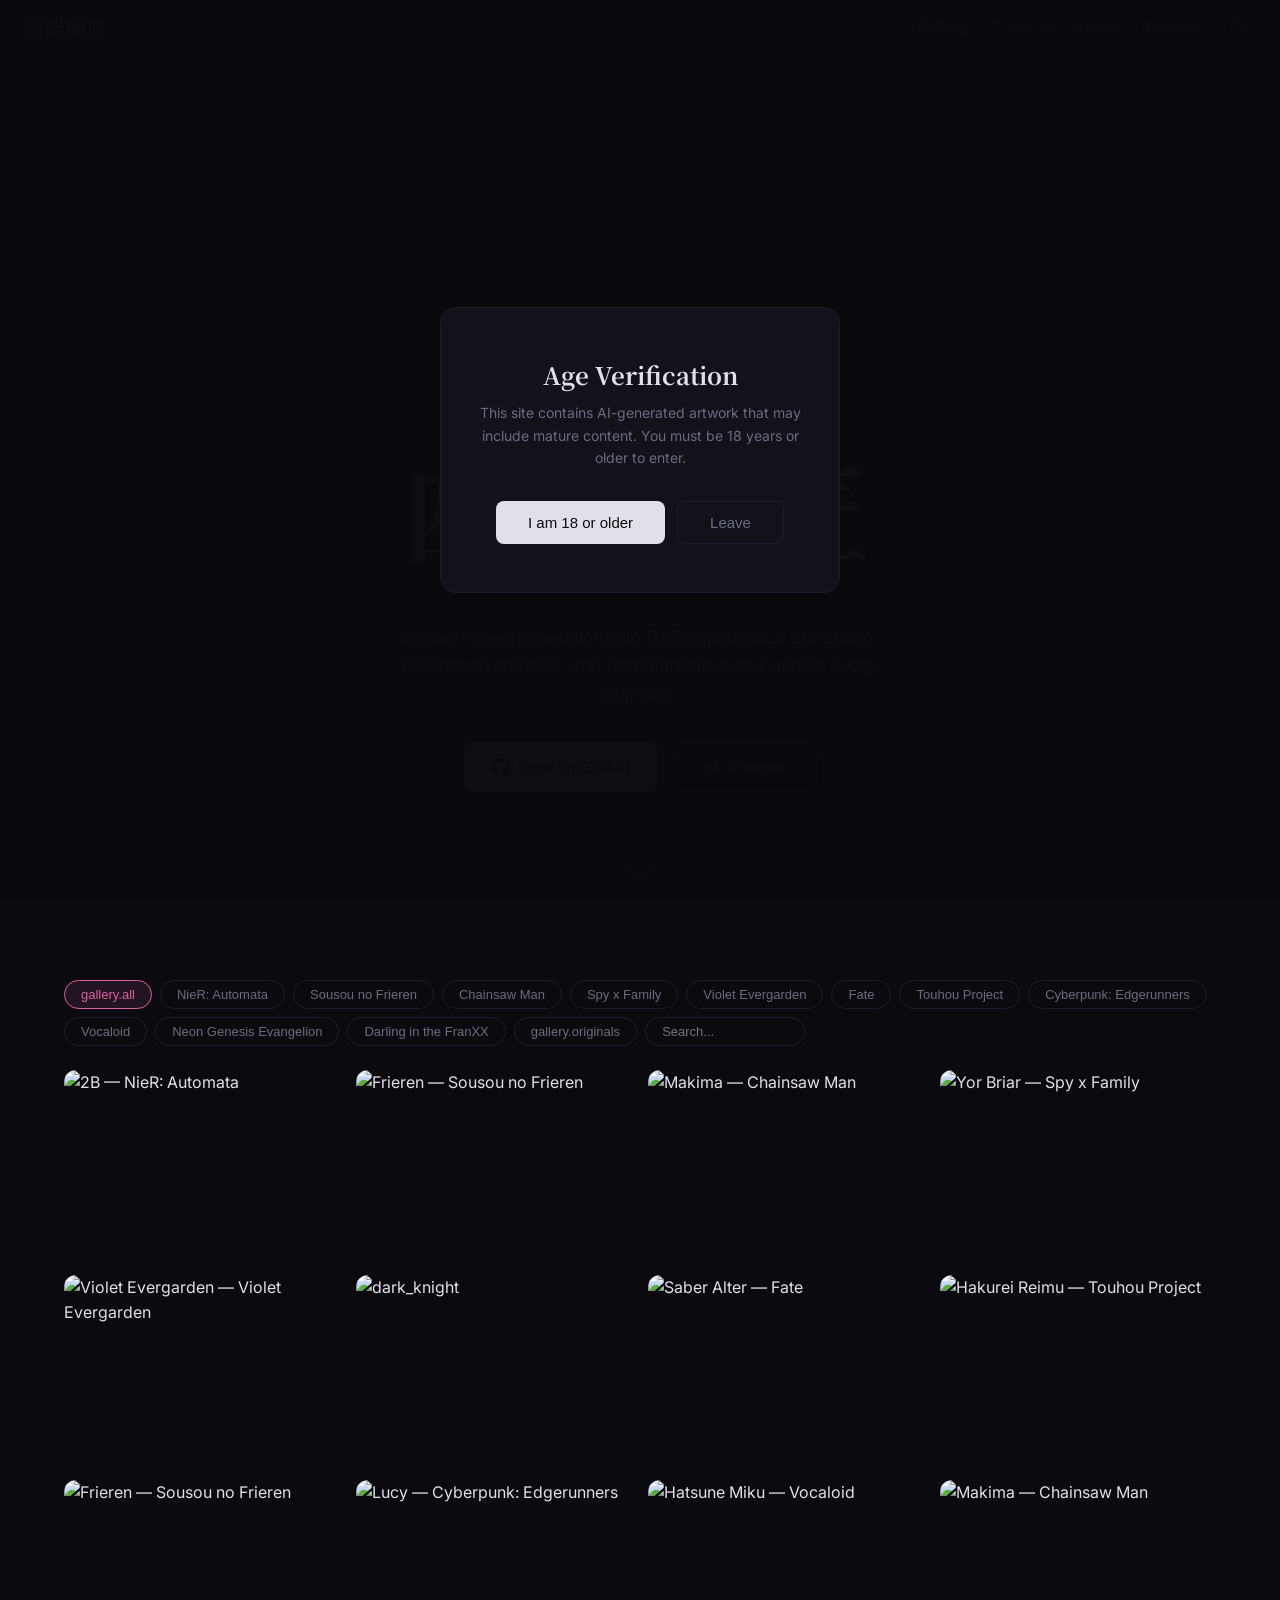
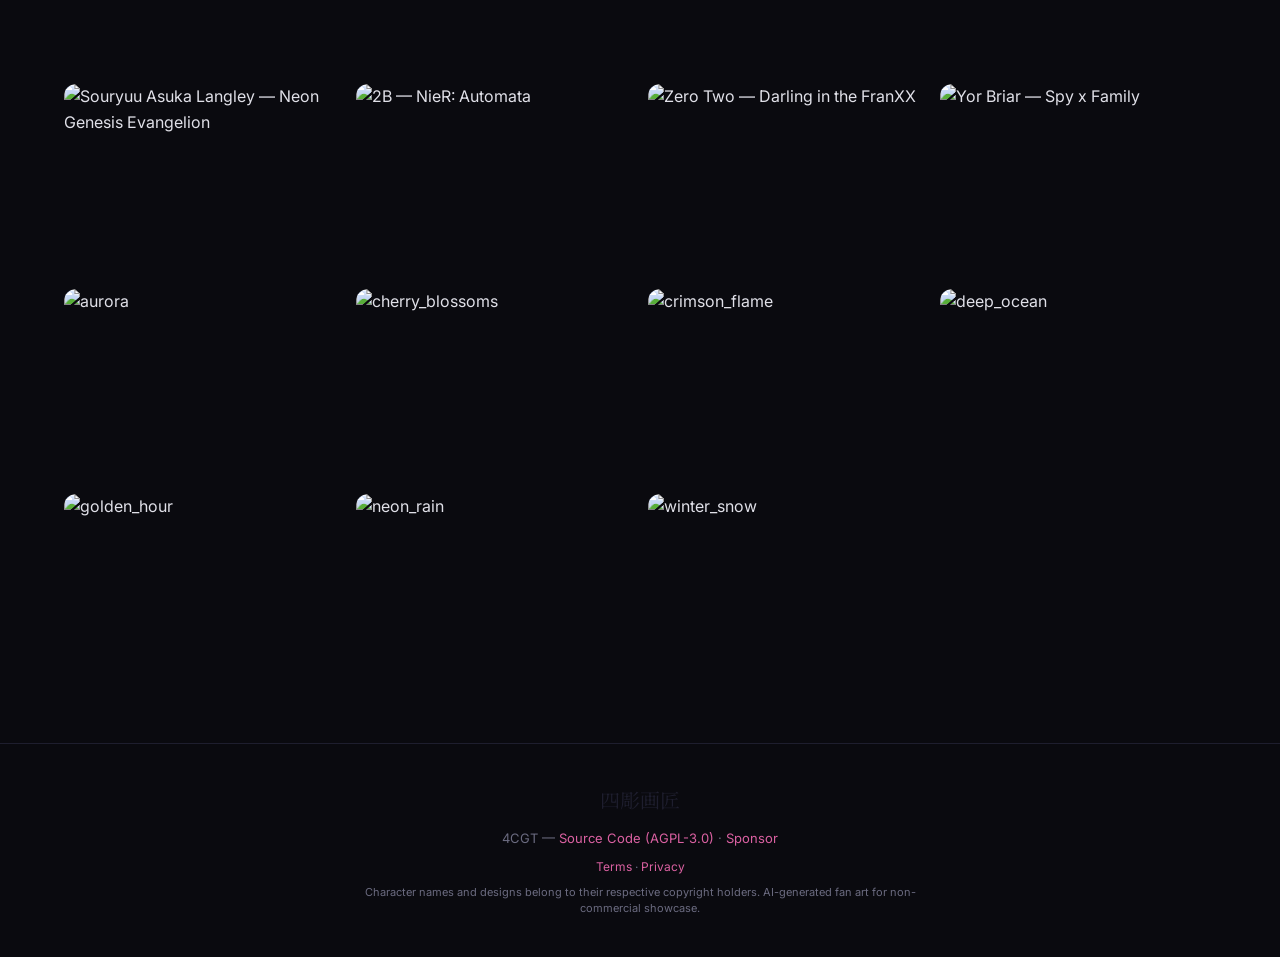
==== commit e01e3af8: "Transform site into SPA art gallery with full metadata Rewrite 4cgt.com as a single-page application" ====
--- a/index.html
+++ b/index.html
@@ -4,9 +4,9 @@
 <meta charset="UTF-8">
 <meta name="viewport" content="width=device-width, initial-scale=1.0">
 <title>4CGT — 四彫画匠 (Shichō Gashō)</title>
-<meta name="description" content="Master Artisan of Sculpted Art. Quality-engineered anime image generation with cross-platform determinism, DoRA anatomical accuracy, and integrated 2D-to-3D conversion.">
+<meta name="description" content="Personal art gallery and open-source anime image generation showcase. Every image published with full generation settings and reproducible seeds.">
 <meta property="og:title" content="4CGT — 四彫画匠">
-<meta property="og:description" content="Master Artisan of Sculpted Art. Quality-engineered anime image generation.">
+<meta property="og:description" content="AI-generated anime art gallery with full generation metadata. Open source.">
 <meta property="og:image" content="https://huggingface.co/epigene/4cgt/resolve/main/showcase/frieren_beach.png">
 <meta property="og:type" content="website">
 <meta property="og:url" content="https://4cgt.com">
@@ -15,436 +15,203 @@
 <link rel="preconnect" href="https://huggingface.co">
 <link rel="preload" as="image" href="https://huggingface.co/epigene/4cgt/resolve/main/showcase/frieren_beach.png">
 <link href="https://fonts.googleapis.com/css2?family=Inter:wght@300;400;500;600&family=Noto+Serif+JP:wght@400;700&display=swap" rel="stylesheet">
-<style>
-*{margin:0;padding:0;box-sizing:border-box}
-:root{
-  --bg:#0a0a0f;
-  --surface:#12121a;
-  --border:#1e1e2e;
-  --text:#e0e0e8;
-  --muted:#6b6b80;
-  --accent:#db61a2;
-  --accent-dim:rgba(219,97,162,0.12);
-}
-body{
-  font-family:'Inter',system-ui,sans-serif;
-  background:var(--bg);
-  color:var(--text);
-  line-height:1.6;
-  overflow-x:hidden;
-}
-.noise{
-  position:fixed;inset:0;z-index:0;pointer-events:none;opacity:0.03;
-  background-image:url("data:image/svg+xml,%3Csvg viewBox='0 0 256 256' xmlns='http://www.w3.org/2000/svg'%3E%3Cfilter id='n'%3E%3CfeTurbulence type='fractalNoise' baseFrequency='0.9' numOctaves='4' stitchTiles='stitch'/%3E%3C/filter%3E%3Crect width='100%25' height='100%25' filter='url(%23n)'/%3E%3C/svg%3E");
-}
-
-/* Hero */
-.hero{
-  position:relative;
-  height:100vh;
-  height:100dvh;
-  overflow:hidden;
-}
-.hero-bg{position:absolute;inset:0;z-index:0}
-.hero-slide{
-  position:absolute;inset:0;
-  background-size:cover;
-  background-position:center;
-  opacity:0;
-  transition:opacity 1.5s ease-in-out;
-  will-change:opacity;
-}
-.hero-slide.active{opacity:1}
-.hero-overlay{
-  position:absolute;inset:0;z-index:1;pointer-events:none;
-  background:
-    linear-gradient(to bottom,
-      rgba(10,10,15,0.25) 0%,
-      rgba(10,10,15,0.05) 25%,
-      rgba(10,10,15,0.15) 55%,
-      rgba(10,10,15,0.65) 80%,
-      rgba(10,10,15,0.92) 100%
-    );
-}
-.hero-content{
-  position:relative;z-index:2;
-  display:flex;flex-direction:column;align-items:center;text-align:center;
-  justify-content:flex-end;
-  height:100%;
-  padding:0 24px 12vh;
-}
-.hero-content .kanji{
-  font-family:'Noto Serif JP',serif;
-  font-size:clamp(56px,11vw,110px);
-  font-weight:700;letter-spacing:0.08em;line-height:1.1;
-  color:#fff;
-  text-shadow:0 2px 30px rgba(0,0,0,0.7),0 0 60px rgba(0,0,0,0.4);
-  margin-bottom:4px;
-}
-.hero-content .brand{
-  font-size:clamp(18px,3.5vw,28px);font-weight:600;
-  letter-spacing:0.15em;color:rgba(255,255,255,0.7);
-  text-shadow:0 1px 12px rgba(0,0,0,0.6);
-  margin-bottom:2px;
-}
-.hero-content .romanji{
-  font-family:'Noto Serif JP',serif;
-  font-size:clamp(13px,2vw,16px);
-  color:rgba(255,255,255,0.5);
-  letter-spacing:0.2em;
-  text-shadow:0 1px 8px rgba(0,0,0,0.6);
-  margin-bottom:24px;
-}
-.hero-content .tagline{
-  font-size:clamp(15px,2.2vw,18px);font-weight:300;
-  color:rgba(255,255,255,0.8);max-width:500px;
-  text-shadow:0 1px 16px rgba(0,0,0,0.7);
-  margin-bottom:32px;
-}
-.cta-row{display:flex;gap:16px;flex-wrap:wrap;justify-content:center}
-.btn{
-  display:inline-flex;align-items:center;gap:8px;
-  padding:12px 28px;border-radius:8px;font-size:15px;
-  font-weight:500;text-decoration:none;transition:all 0.2s;
-}
-.btn-primary{
-  background:rgba(255,255,255,0.95);color:var(--bg);
-  backdrop-filter:blur(4px);
-}
-.btn-primary:hover{background:#fff;transform:translateY(-1px)}
-.btn-sponsor{
-  border:1px solid var(--accent);color:var(--accent);
-  background:rgba(219,97,162,0.08);
-  backdrop-filter:blur(4px);
-}
-.btn-sponsor:hover{background:var(--accent-dim);transform:translateY(-1px)}
-.btn svg{width:18px;height:18px;fill:currentColor}
-.scroll-hint{
-  position:absolute;bottom:24px;left:50%;
-  transform:translateX(-50%);z-index:2;
-  opacity:0.5;transition:opacity 0.4s;
-}
-.scroll-hint.hidden{opacity:0;pointer-events:none}
-.scroll-hint::before{
-  content:'';display:block;width:20px;height:20px;
-  border-right:2px solid rgba(255,255,255,0.6);
-  border-bottom:2px solid rgba(255,255,255,0.6);
-  transform:rotate(45deg);
-  animation:bounce 2s infinite ease-in-out;
-}
-@keyframes bounce{
-  0%,100%{transform:rotate(45deg) translate(0,0)}
-  50%{transform:rotate(45deg) translate(3px,3px)}
-}
-
-/* Gallery */
-.gallery{
-  position:relative;z-index:1;
-  padding:80px 24px 60px;
-  max-width:1400px;margin:0 auto;
-}
-.gallery-grid{
-  display:grid;
-  grid-template-columns:repeat(4,1fr);
-  gap:16px;
-}
-.gallery-item{
-  position:relative;overflow:hidden;
-  border-radius:12px;cursor:pointer;
-  aspect-ratio:1216/832;
-}
-.gallery-item img{
-  width:100%;height:100%;object-fit:cover;
-  display:block;transition:transform 0.4s ease;
-}
-.gallery-item:hover img{transform:scale(1.05)}
-.gallery-item figcaption{
-  position:absolute;bottom:0;left:0;right:0;
-  padding:28px 16px 14px;
-  background:linear-gradient(to top,rgba(10,10,15,0.85),transparent);
-  color:var(--text);font-size:14px;font-weight:500;
-  letter-spacing:0.05em;
-  transform:translateY(100%);
-  transition:transform 0.3s ease;
-}
-.gallery-item:hover figcaption{transform:translateY(0)}
-.gallery-caption{
-  text-align:center;color:var(--muted);font-size:13px;
-  margin-top:24px;letter-spacing:0.04em;
-}
-
-@media(max-width:1024px){
-  .gallery-grid{grid-template-columns:repeat(2,1fr)}
-}
-@media(max-width:480px){
-  .gallery{padding:48px 16px 40px}
-  .gallery-grid{gap:8px}
-  .gallery-item{border-radius:8px}
-  .gallery-item figcaption{transform:translateY(0);padding:20px 12px 10px;font-size:12px}
-}
-
-/* Lightbox */
-.lightbox{
-  display:none;position:fixed;inset:0;z-index:1000;
-  background:rgba(10,10,15,0.96);
-  justify-content:center;align-items:center;flex-direction:column;
-}
-.lightbox.open{display:flex}
-.lightbox-img{
-  max-width:90vw;max-height:80vh;object-fit:contain;
-  border-radius:4px;
-  opacity:0;transition:opacity 0.3s ease;
-}
-.lightbox-img.loaded{opacity:1}
-.lightbox-close{
-  position:absolute;top:16px;right:20px;
-  background:none;border:none;color:var(--text);
-  font-size:32px;cursor:pointer;opacity:0.5;
-  transition:opacity 0.2s;z-index:1001;
-  line-height:1;padding:8px;
-}
-.lightbox-close:hover{opacity:1}
-.lightbox-prev,.lightbox-next{
-  position:absolute;top:50%;transform:translateY(-50%);
-  background:none;border:none;color:var(--text);
-  font-size:44px;cursor:pointer;opacity:0.35;
-  transition:opacity 0.2s;padding:24px;z-index:1001;
-  line-height:1;
-}
-.lightbox-prev{left:8px}
-.lightbox-next{right:8px}
-.lightbox-prev:hover,.lightbox-next:hover{opacity:0.9}
-.lightbox-caption{
-  color:var(--muted);font-size:14px;margin-top:16px;
-  letter-spacing:0.05em;text-align:center;
-}
-@media(max-width:640px){
-  .lightbox-prev,.lightbox-next{font-size:36px;padding:32px}
-  .lightbox-img{max-width:100vw;max-height:75vh;border-radius:0}
-}
-
-/* Age Gate */
-.age-gate{
-  display:none;position:fixed;inset:0;z-index:2000;
-  background:rgba(10,10,15,0.98);
-  justify-content:center;align-items:center;
-}
-.age-gate.active{display:flex}
-.age-gate-box{
-  text-align:center;max-width:400px;padding:48px 32px;
-  background:var(--surface);border:1px solid var(--border);
-  border-radius:16px;
-}
-.age-gate-box h2{
-  font-family:'Noto Serif JP',serif;font-size:24px;margin-bottom:8px;
-}
-.age-gate-box p{color:var(--muted);font-size:14px;margin-bottom:32px;line-height:1.6}
-.age-gate-box .btn-row{display:flex;gap:12px;justify-content:center}
-.age-gate-box .btn-confirm{
-  padding:12px 32px;border-radius:8px;font-size:15px;font-weight:500;
-  border:none;cursor:pointer;transition:all 0.2s;
-  background:var(--text);color:var(--bg);
-}
-.age-gate-box .btn-confirm:hover{background:#fff;transform:translateY(-1px)}
-.age-gate-box .btn-deny{
-  padding:12px 32px;border-radius:8px;font-size:15px;font-weight:500;
-  border:1px solid var(--border);cursor:pointer;transition:all 0.2s;
-  background:transparent;color:var(--muted);
-}
-.age-gate-box .btn-deny:hover{border-color:var(--muted)}
-
-/* Footer */
-footer{
-  text-align:center;padding:40px 24px;position:relative;z-index:1;
-  border-top:1px solid var(--border);color:var(--muted);font-size:13px;
-}
-footer a{color:var(--accent);text-decoration:none}
-footer a:hover{text-decoration:underline}
-.footer-kanji{
-  font-family:'Noto Serif JP',serif;font-size:20px;
-  color:var(--border);margin-bottom:12px;
-}
-.footer-legal{margin-top:8px;font-size:12px}
-</style>
+<link rel="stylesheet" href="css/main.css">
 </head>
 <body>
+
+<!-- Age Gate -->
 <div class="age-gate active" id="age-gate">
   <div class="age-gate-box">
-    <h2>Age Verification</h2>
-    <p>This site contains AI-generated artwork that may include mature content. You must be 18 years or older to enter.</p>
+    <h2 data-i18n="age.title">Age Verification</h2>
+    <p data-i18n="age.message">This site contains AI-generated artwork that may include mature content. You must be 18 years or older to enter.</p>
     <div class="btn-row">
-      <button class="btn-confirm" id="age-confirm">I am 18 or older</button>
-      <button class="btn-deny" id="age-deny">Leave</button>
+      <button class="btn-confirm" id="age-confirm" data-i18n="age.confirm">I am 18 or older</button>
+      <button class="btn-deny" id="age-deny" data-i18n="age.deny">Leave</button>
     </div>
   </div>
 </div>
 
 <div class="noise"></div>
 
-<section class="hero">
-  <div class="hero-bg">
-    <div class="hero-slide active" style="background-image:url('https://huggingface.co/epigene/4cgt/resolve/main/showcase/frieren_beach.png')"></div>
-    <div class="hero-slide" style="background-image:url('https://huggingface.co/epigene/4cgt/resolve/main/showcase/lucy_cyberpunk.png')"></div>
-    <div class="hero-slide" style="background-image:url('https://huggingface.co/epigene/4cgt/resolve/main/showcase/miku.png')"></div>
-    <div class="hero-slide" style="background-image:url('https://huggingface.co/epigene/4cgt/resolve/main/showcase/makima.png')"></div>
-    <div class="hero-slide" style="background-image:url('https://huggingface.co/epigene/4cgt/resolve/main/showcase/asuka.png')"></div>
-    <div class="hero-slide" style="background-image:url('https://huggingface.co/epigene/4cgt/resolve/main/showcase/2b_ruins.png')"></div>
-    <div class="hero-slide" style="background-image:url('https://huggingface.co/epigene/4cgt/resolve/main/showcase/zero_two.png')"></div>
-    <div class="hero-slide" style="background-image:url('https://huggingface.co/epigene/4cgt/resolve/main/showcase/yor.png')"></div>
-  </div>
+<!-- Navigation -->
+<nav class="nav">
+  <a href="#/" class="nav-logo">四彫画匠</a>
+  <div class="nav-links">
+    <a href="#/" data-route="/" data-i18n="nav.gallery">Gallery</a>
+    <a href="#/timeline" data-route="/timeline" data-i18n="nav.timeline">Timeline</a>
+    <a href="#/about" data-route="/about" data-i18n="nav.about">About</a>
+    <a href="#/support" data-route="/support" data-i18n="nav.support">Support</a>
+    <button class="nav-lang">EN</button>
+  </div>
+  <button class="nav-burger" aria-label="Menu">&#9776;</button>
+</nav>
+
+<!-- Hero -->
+<section class="hero" id="hero-section">
+  <div class="hero-bg" id="hero-bg"></div>
   <div class="hero-overlay"></div>
   <div class="hero-content">
     <div class="brand">4CGT</div>
     <div class="kanji">四彫画匠</div>
     <div class="romanji">Shich&#333; Gash&#333;</div>
-    <p class="tagline">Anime image generation with DoRA anatomical correction, 600-token prompts, and deterministic output across every platform.</p>
+    <p class="tagline" data-i18n="hero.tagline">Anime image generation with DoRA anatomical correction, 600-token prompts, and deterministic output across every platform.</p>
     <div class="cta-row">
-      <a href="https://github.com/teenu/4cgt" class="btn btn-primary">
+      <a href="https://github.com/teenu/4cgt" class="btn btn-primary" target="_blank" rel="noopener">
         <svg viewBox="0 0 16 16"><path d="M8 0C3.58 0 0 3.58 0 8c0 3.54 2.29 6.53 5.47 7.59.4.07.55-.17.55-.38 0-.19-.01-.82-.01-1.49-2.01.37-2.53-.49-2.69-.94-.09-.23-.48-.94-.82-1.13-.28-.15-.68-.52-.01-.53.63-.01 1.08.58 1.23.82.72 1.21 1.87.87 2.33.66.07-.52.28-.87.51-1.07-1.78-.2-3.64-.89-3.64-3.95 0-.87.31-1.59.82-2.15-.08-.2-.36-1.02.08-2.12 0 0 .67-.21 2.2.82.64-.18 1.32-.27 2-.27.68 0 1.36.09 2 .27 1.53-1.04 2.2-.82 2.2-.82.44 1.1.16 1.92.08 2.12.51.56.82 1.27.82 2.15 0 3.07-1.87 3.75-3.65 3.95.29.25.54.73.54 1.48 0 1.07-.01 1.93-.01 2.2 0 .21.15.46.55.38A8.013 8.013 0 0016 8c0-4.42-3.58-8-8-8z"/></svg>
-        View on GitHub
+        <span data-i18n="hero.github">View on GitHub</span>
       </a>
-      <a href="https://github.com/sponsors/teenu" class="btn btn-sponsor">
+      <a href="#/support" class="btn btn-sponsor">
         <svg viewBox="0 0 16 16"><path d="M4.25 2.5c-1.336 0-2.75 1.164-2.75 3 0 2.15 1.58 4.144 3.365 5.682A20.565 20.565 0 008 13.393a20.561 20.561 0 003.135-2.211C12.92 9.644 14.5 7.65 14.5 5.5c0-1.836-1.414-3-2.75-3-1.373 0-2.609.986-3.029 2.456a.749.749 0 01-1.442 0C6.859 3.486 5.623 2.5 4.25 2.5z"/></svg>
-        Sponsor
+        <span data-i18n="hero.sponsor">Sponsor</span>
       </a>
     </div>
   </div>
   <div class="scroll-hint"></div>
 </section>
 
-<section class="gallery">
-  <div class="gallery-grid">
-    <figure class="gallery-item" data-index="0">
-      <img src="https://huggingface.co/epigene/4cgt/resolve/main/showcase/frieren_beach.png" alt="Frieren — beach with cumulonimbus clouds" loading="lazy" decoding="async" />
-      <figcaption>Frieren</figcaption>
-    </figure>
-    <figure class="gallery-item" data-index="1">
-      <img src="https://huggingface.co/epigene/4cgt/resolve/main/showcase/lucy_cyberpunk.png" alt="Lucy — Cyberpunk Edgerunners neon portrait" loading="lazy" decoding="async" />
-      <figcaption>Lucy</figcaption>
-    </figure>
-    <figure class="gallery-item" data-index="2">
-      <img src="https://huggingface.co/epigene/4cgt/resolve/main/showcase/miku.png" alt="Hatsune Miku — ethereal diffused light" loading="lazy" decoding="async" />
-      <figcaption>Hatsune Miku</figcaption>
-    </figure>
-    <figure class="gallery-item" data-index="3">
-      <img src="https://huggingface.co/epigene/4cgt/resolve/main/showcase/makima.png" alt="Makima — Chainsaw Man ringed eyes close-up" loading="lazy" decoding="async" />
-      <figcaption>Makima</figcaption>
-    </figure>
-    <figure class="gallery-item" data-index="4">
-      <img src="https://huggingface.co/epigene/4cgt/resolve/main/showcase/asuka.png" alt="Asuka Langley — EVA-02 plugsuit action" loading="lazy" decoding="async" />
-      <figcaption>Asuka Langley</figcaption>
-    </figure>
-    <figure class="gallery-item" data-index="5">
-      <img src="https://huggingface.co/epigene/4cgt/resolve/main/showcase/2b_ruins.png" alt="2B — NieR Automata post-apocalyptic ruins" loading="lazy" decoding="async" />
-      <figcaption>2B</figcaption>
-    </figure>
-    <figure class="gallery-item" data-index="6">
-      <img src="https://huggingface.co/epigene/4cgt/resolve/main/showcase/zero_two.png" alt="Zero Two — Darling in the FranXX windswept" loading="lazy" decoding="async" />
-      <figcaption>Zero Two</figcaption>
-    </figure>
-    <figure class="gallery-item" data-index="7">
-      <img src="https://huggingface.co/epigene/4cgt/resolve/main/showcase/yor.png" alt="Yor Briar — Spy x Family elegant portrait" loading="lazy" decoding="async" />
-      <figcaption>Yor Briar</figcaption>
-    </figure>
-  </div>
-  <p class="gallery-caption">All generated with 4CGT &middot; DoRA v0.271 &middot; 42 steps &middot; Same seed = same image on any machine</p>
-</section>
-
+<!-- Views -->
+<div id="view-home" class="view">
+  <div id="filter-bar" class="filter-bar"></div>
+  <div id="gallery-grid" class="gallery-grid"></div>
+</div>
+
+<div id="view-detail" class="view"></div>
+
+<div id="view-timeline" class="view">
+  <h1 data-i18n="timeline.title">Timeline</h1>
+  <div id="timeline-container"></div>
+</div>
+
+<div id="view-about" class="view">
+  <h1 data-i18n="about.title">About 4CGT</h1>
+  <div class="about-section">
+    <p data-i18n="about.description">4CGT is an open-source anime image generation tool built on NoobAI XL V-Pred with DoRA anatomical correction, 600-token prompt support, and cross-platform deterministic output.</p>
+    <p data-i18n="about.philosophy">Every image on this site was generated with 4CGT. The prompts, seeds, and settings are published so anyone can reproduce them exactly.</p>
+    <p>Source code: <a href="https://github.com/teenu/4cgt" target="_blank" rel="noopener">github.com/teenu/4cgt</a></p>
+  </div>
+  <div class="disclaimer-box">
+    <p data-i18n="about.disclaimer">Character names, designs, and associated properties belong to their respective copyright holders. Images on this site are AI-generated fan art for personal, non-commercial showcase. Donations support 4CGT open-source software development, not character artwork.</p>
+  </div>
+</div>
+
+<div id="view-support" class="view">
+  <h1 data-i18n="support.title">Support 4CGT</h1>
+  <p data-i18n="support.message" style="color:var(--muted);font-size:15px;line-height:1.8;max-width:600px;margin-bottom:8px">4CGT is a labor of love. If the tool or the artwork inspires you, consider supporting ongoing development.</p>
+  <div class="support-cards">
+    <div class="support-card">
+      <h3 data-i18n="support.bmac">Buy Me a Coffee</h3>
+      <p>One-time or monthly support</p>
+      <a href="https://buymeacoffee.com/teenu" class="btn btn-sponsor" target="_blank" rel="noopener" data-i18n="support.bmac">Buy Me a Coffee</a>
+    </div>
+    <div class="support-card">
+      <h3 data-i18n="support.sponsors">GitHub Sponsors</h3>
+      <p>Recurring sponsorship tiers</p>
+      <a href="https://github.com/sponsors/teenu" class="btn btn-sponsor" target="_blank" rel="noopener" data-i18n="support.sponsors">GitHub Sponsors</a>
+    </div>
+  </div>
+  <div class="support-other">
+    <h3 data-i18n="support.otherTitle">Other Ways to Help</h3>
+    <ul>
+      <li data-i18n="support.star">Star the repository on GitHub</li>
+      <li data-i18n="support.share">Share the site with friends</li>
+      <li data-i18n="support.bugs">Report bugs and suggest features</li>
+    </ul>
+  </div>
+</div>
+
+<div id="view-terms" class="view">
+  <h1 data-i18n="terms.title">Terms of Service</h1>
+  <div class="legal-content">
+    <p class="legal-updated">Last updated: 2026-03-28</p>
+    <h2>1. Acceptance</h2>
+    <p>By using 4CGT ("the Service"), you agree to these terms. If you do not agree, do not use the Service.</p>
+    <h2>2. Eligibility</h2>
+    <p>You must be 18 years of age or older to use the Service.</p>
+    <h2>3. Acceptable Use</h2>
+    <p>You may use the Service to generate images for personal, non-harmful purposes. You agree NOT to use the Service to generate:</p>
+    <ul>
+      <li>Child sexual abuse material (CSAM), including AI-generated depictions of minors in sexual situations. Appearance, not stated age, is the standard.</li>
+      <li>Non-consensual intimate imagery (NCII) of real persons.</li>
+      <li>Content promoting violence, terrorism, or illegal activity.</li>
+      <li>Content depicting bestiality, necrophilia, or extreme gore.</li>
+      <li>Hate speech or content targeting protected groups.</li>
+    </ul>
+    <h2>4. Content Moderation</h2>
+    <p>The Service employs automated content filtering. Violations may result in immediate termination and referral to law enforcement.</p>
+    <h2>5. Generated Content</h2>
+    <p>Images you generate are yours. You are responsible for how you use them and must comply with all applicable laws.</p>
+    <h2>6. Open Source</h2>
+    <p>4CGT is licensed under AGPL-3.0. Source: <a href="https://github.com/teenu/4cgt">github.com/teenu/4cgt</a>.</p>
+    <h2>7. Model Attribution</h2>
+    <p>The Service uses NoobAI XL V-Pred 1.0 (FAIPL-1.0-SD), Stable Diffusion XL (CreativeML Open RAIL++-M), and DoRA adapters. These models carry use-based restrictions.</p>
+    <h2>8. Fan Art &amp; Intellectual Property</h2>
+    <p>Images displayed on this site are AI-generated fan art featuring characters from various anime, manga, game, and media franchises. Character names, designs, and associated properties belong to their respective copyright holders. This site does not claim ownership of any character intellectual property. Images are presented for personal, non-commercial showcase purposes. Donations and sponsorships support 4CGT open-source software development, not character artwork. Rights holders may request removal via <a href="https://github.com/teenu/4cgt/issues">GitHub Issues</a>.</p>
+    <h2>9. Disclaimer</h2>
+    <p>The Service is provided "as is" without warranty.</p>
+    <h2>10. Contact</h2>
+    <p>Questions: <a href="https://github.com/teenu/4cgt/issues">github.com/teenu/4cgt/issues</a>.</p>
+  </div>
+</div>
+
+<div id="view-privacy" class="view">
+  <h1 data-i18n="privacy.title">Privacy Policy</h1>
+  <div class="legal-content">
+    <p class="legal-updated">Last updated: 2026-03-28</p>
+    <h2>1. What We Collect</h2>
+    <p>This website uses localStorage to remember your age verification and language preference. No personal data is collected or transmitted.</p>
+    <h2>2. Third-Party Services</h2>
+    <p>This site loads fonts from Google Fonts and images from Hugging Face. These services may collect standard web data per their own privacy policies.</p>
+    <h2>3. External Links</h2>
+    <p>This site links to Buy Me a Coffee, GitHub Sponsors, and GitHub. These services have their own privacy policies.</p>
+    <h2>4. Changes</h2>
+    <p>We may update this policy at any time.</p>
+    <h2>5. Contact</h2>
+    <p>Questions: <a href="https://github.com/teenu/4cgt/issues">github.com/teenu/4cgt/issues</a>.</p>
+  </div>
+</div>
+
+<!-- Footer -->
 <footer>
   <div class="footer-kanji">四彫画匠</div>
-  <p>4CGT &mdash; <a href="https://github.com/teenu/4cgt">Source Code (AGPL-3.0)</a> &middot; <a href="https://github.com/sponsors/teenu">Sponsor</a></p>
-  <p class="footer-legal"><a href="terms.html">Terms of Service</a> &middot; <a href="privacy.html">Privacy Policy</a></p>
+  <p>4CGT &mdash; <a href="https://github.com/teenu/4cgt" data-i18n="footer.source">Source Code (AGPL-3.0)</a> &middot; <a href="https://github.com/sponsors/teenu" data-i18n="footer.sponsor">Sponsor</a></p>
+  <p class="footer-legal"><a href="#/terms" data-i18n="footer.terms">Terms</a> &middot; <a href="#/privacy" data-i18n="footer.privacy">Privacy</a></p>
+  <p class="footer-disclaimer" data-i18n="footer.disclaimer">Character names and designs belong to their respective copyright holders. AI-generated fan art for non-commercial showcase.</p>
 </footer>
 
-<div class="lightbox" id="lightbox">
-  <button class="lightbox-close" aria-label="Close">&times;</button>
-  <button class="lightbox-prev" aria-label="Previous">&#8249;</button>
-  <button class="lightbox-next" aria-label="Next">&#8250;</button>
-  <img class="lightbox-img" src="" alt="">
-  <div class="lightbox-caption"></div>
-</div>
-
-<script>
-(function(){
-  // Age gate (localStorage-based)
-  var gate=document.getElementById('age-gate');
-  if(localStorage.getItem('4cgt_age_verified')==='true'){
-    gate.classList.remove('active');
+<script type="module">
+import * as app from './js/app.js';
+import * as gallery from './js/gallery.js';
+import * as timeline from './js/timeline.js';
+
+let timelineLoaded = false;
+
+app.onRoute(async (route) => {
+  const hero = document.getElementById('hero-section');
+  hero.style.display = (route === '/' || route === '/gallery') ? '' : 'none';
+
+  if (gallery.route(route)) return;
+
+  const viewMap = {
+    '/timeline': 'view-timeline',
+    '/about': 'view-about',
+    '/support': 'view-support',
+    '/terms': 'view-terms',
+    '/privacy': 'view-privacy'
+  };
+  const viewId = viewMap[route];
+  if (viewId) {
+    document.getElementById(viewId).classList.add('active');
+    if (route === '/timeline' && !timelineLoaded) {
+      await timeline.init(document.getElementById('timeline-container'));
+      timelineLoaded = true;
+    }
+    window.scrollTo(0, 0);
   }
-  document.getElementById('age-confirm').addEventListener('click',function(){
-    localStorage.setItem('4cgt_age_verified','true');
-    gate.classList.remove('active');
-  });
-  document.getElementById('age-deny').addEventListener('click',function(){
-    window.location.href='https://www.google.com';
-  });
-
-  var slides=document.querySelectorAll('.hero-slide');
-  var idx=0;
-  setInterval(function(){
-    slides[idx].classList.remove('active');
-    idx=(idx+1)%slides.length;
-    slides[idx].classList.add('active');
-  },6000);
-
-  var hint=document.querySelector('.scroll-hint');
-  window.addEventListener('scroll',function(){
-    if(window.scrollY>80)hint.classList.add('hidden');
-    else hint.classList.remove('hidden');
-  },{passive:true});
-
-  var images=[
-    {src:'https://huggingface.co/epigene/4cgt/resolve/main/showcase/frieren_beach.png',caption:'Frieren'},
-    {src:'https://huggingface.co/epigene/4cgt/resolve/main/showcase/lucy_cyberpunk.png',caption:'Lucy'},
-    {src:'https://huggingface.co/epigene/4cgt/resolve/main/showcase/miku.png',caption:'Hatsune Miku'},
-    {src:'https://huggingface.co/epigene/4cgt/resolve/main/showcase/makima.png',caption:'Makima'},
-    {src:'https://huggingface.co/epigene/4cgt/resolve/main/showcase/asuka.png',caption:'Asuka Langley'},
-    {src:'https://huggingface.co/epigene/4cgt/resolve/main/showcase/2b_ruins.png',caption:'2B'},
-    {src:'https://huggingface.co/epigene/4cgt/resolve/main/showcase/zero_two.png',caption:'Zero Two'},
-    {src:'https://huggingface.co/epigene/4cgt/resolve/main/showcase/yor.png',caption:'Yor Briar'}
-  ];
-  var lb=document.getElementById('lightbox');
-  var lbImg=lb.querySelector('.lightbox-img');
-  var lbCap=lb.querySelector('.lightbox-caption');
-  var lbIdx=0;
-
-  function openLb(i){
-    lbIdx=i;
-    lbImg.classList.remove('loaded');
-    lbImg.src=images[i].src;
-    lbImg.alt=images[i].caption;
-    lbCap.textContent=images[i].caption;
-    lb.classList.add('open');
-    document.body.style.overflow='hidden';
-    lbImg.onload=function(){lbImg.classList.add('loaded')};
-  }
-  function closeLb(){
-    lb.classList.remove('open');
-    document.body.style.overflow='';
-  }
-  function navLb(d){
-    lbIdx=(lbIdx+d+images.length)%images.length;
-    lbImg.classList.remove('loaded');
-    lbImg.src=images[lbIdx].src;
-    lbImg.alt=images[lbIdx].caption;
-    lbCap.textContent=images[lbIdx].caption;
-    lbImg.onload=function(){lbImg.classList.add('loaded')};
-  }
-
-  document.querySelectorAll('.gallery-item').forEach(function(el){
-    el.addEventListener('click',function(){openLb(+el.dataset.index)});
-  });
-  lb.querySelector('.lightbox-close').addEventListener('click',closeLb);
-  lb.querySelector('.lightbox-prev').addEventListener('click',function(e){e.stopPropagation();navLb(-1)});
-  lb.querySelector('.lightbox-next').addEventListener('click',function(e){e.stopPropagation();navLb(1)});
-  lb.addEventListener('click',function(e){if(e.target===lb)closeLb()});
-  document.addEventListener('keydown',function(e){
-    if(!lb.classList.contains('open'))return;
-    if(e.key==='Escape')closeLb();
-    if(e.key==='ArrowLeft')navLb(-1);
-    if(e.key==='ArrowRight')navLb(1);
-  });
-})();
+});
+
+await gallery.init();
+await app.init();
 </script>
+
 </body>
 </html>
--- a/css/main.css
+++ b/css/main.css
@@ -0,0 +1,151 @@
+*{margin:0;padding:0;box-sizing:border-box}
+:root{
+  --bg:#0a0a0f;--surface:#12121a;--border:#1e1e2e;
+  --text:#e0e0e8;--muted:#6b6b80;--accent:#db61a2;
+  --accent-dim:rgba(219,97,162,0.12);
+  --code-bg:#1a1a28;--timeline-line:#2a2a3e;
+}
+body{font-family:'Inter',system-ui,sans-serif;background:var(--bg);color:var(--text);line-height:1.6;overflow-x:hidden}
+a{color:var(--accent);text-decoration:none}
+a:hover{text-decoration:underline}
+.noise{position:fixed;inset:0;z-index:0;pointer-events:none;opacity:0.03;background-image:url("data:image/svg+xml,%3Csvg viewBox='0 0 256 256' xmlns='http://www.w3.org/2000/svg'%3E%3Cfilter id='n'%3E%3CfeTurbulence type='fractalNoise' baseFrequency='0.9' numOctaves='4' stitchTiles='stitch'/%3E%3C/filter%3E%3Crect width='100%25' height='100%25' filter='url(%23n)'/%3E%3C/svg%3E")}
+.hidden{display:none!important}
+
+/* Nav */
+.nav{position:fixed;top:0;left:0;right:0;z-index:100;background:rgba(10,10,15,0.85);backdrop-filter:blur(12px);border-bottom:1px solid var(--border);padding:0 24px;height:56px;display:flex;align-items:center;justify-content:space-between}
+.nav-logo{font-family:'Noto Serif JP',serif;font-size:20px;font-weight:700;color:var(--text);text-decoration:none;letter-spacing:0.05em}
+.nav-links{display:flex;gap:24px;align-items:center}
+.nav-links a{color:var(--muted);font-size:14px;font-weight:500;text-decoration:none;transition:color 0.2s;letter-spacing:0.03em}
+.nav-links a:hover,.nav-links a.active{color:var(--text)}
+.nav-lang{font-size:12px;color:var(--muted);cursor:pointer;padding:4px 8px;border:1px solid var(--border);border-radius:4px;background:transparent;transition:all 0.2s}
+.nav-lang:hover{border-color:var(--muted)}
+.nav-burger{display:none;background:none;border:none;color:var(--text);font-size:24px;cursor:pointer;padding:4px}
+@media(max-width:768px){
+  .nav-links{position:fixed;top:56px;left:0;right:0;background:rgba(10,10,15,0.95);backdrop-filter:blur(12px);flex-direction:column;padding:16px 24px;gap:12px;border-bottom:1px solid var(--border);display:none}
+  .nav-links.open{display:flex}
+  .nav-burger{display:block}
+}
+
+/* Hero */
+.hero{position:relative;height:100vh;height:100dvh;overflow:hidden}
+.hero-bg{position:absolute;inset:0;z-index:0}
+.hero-slide{position:absolute;inset:0;background-size:cover;background-position:center;opacity:0;transition:opacity 1.5s ease-in-out;will-change:opacity}
+.hero-slide.active{opacity:1}
+.hero-overlay{position:absolute;inset:0;z-index:1;pointer-events:none;background:linear-gradient(to bottom,rgba(10,10,15,0.25) 0%,rgba(10,10,15,0.05) 25%,rgba(10,10,15,0.15) 55%,rgba(10,10,15,0.65) 80%,rgba(10,10,15,0.92) 100%)}
+.hero-content{position:relative;z-index:2;display:flex;flex-direction:column;align-items:center;text-align:center;justify-content:flex-end;height:100%;padding:0 24px 12vh}
+.hero-content .brand{font-size:clamp(18px,3.5vw,28px);font-weight:600;letter-spacing:0.15em;color:rgba(255,255,255,0.7);text-shadow:0 1px 12px rgba(0,0,0,0.6);margin-bottom:2px}
+.hero-content .kanji{font-family:'Noto Serif JP',serif;font-size:clamp(56px,11vw,110px);font-weight:700;letter-spacing:0.08em;line-height:1.1;color:#fff;text-shadow:0 2px 30px rgba(0,0,0,0.7),0 0 60px rgba(0,0,0,0.4);margin-bottom:4px}
+.hero-content .romanji{font-family:'Noto Serif JP',serif;font-size:clamp(13px,2vw,16px);color:rgba(255,255,255,0.5);letter-spacing:0.2em;text-shadow:0 1px 8px rgba(0,0,0,0.6);margin-bottom:24px}
+.hero-content .tagline{font-size:clamp(15px,2.2vw,18px);font-weight:300;color:rgba(255,255,255,0.8);max-width:500px;text-shadow:0 1px 16px rgba(0,0,0,0.7);margin-bottom:32px}
+.cta-row{display:flex;gap:16px;flex-wrap:wrap;justify-content:center}
+.btn{display:inline-flex;align-items:center;gap:8px;padding:12px 28px;border-radius:8px;font-size:15px;font-weight:500;text-decoration:none;transition:all 0.2s;cursor:pointer;border:none}
+.btn-primary{background:rgba(255,255,255,0.95);color:var(--bg);backdrop-filter:blur(4px)}
+.btn-primary:hover{background:#fff;transform:translateY(-1px);text-decoration:none}
+.btn-sponsor{border:1px solid var(--accent);color:var(--accent);background:rgba(219,97,162,0.08);backdrop-filter:blur(4px)}
+.btn-sponsor:hover{background:var(--accent-dim);transform:translateY(-1px);text-decoration:none}
+.btn svg{width:18px;height:18px;fill:currentColor}
+.scroll-hint{position:absolute;bottom:24px;left:50%;transform:translateX(-50%);z-index:2;opacity:0.5;transition:opacity 0.4s}
+.scroll-hint.fade{opacity:0;pointer-events:none}
+.scroll-hint::before{content:'';display:block;width:20px;height:20px;border-right:2px solid rgba(255,255,255,0.6);border-bottom:2px solid rgba(255,255,255,0.6);transform:rotate(45deg);animation:bounce 2s infinite ease-in-out}
+@keyframes bounce{0%,100%{transform:rotate(45deg) translate(0,0)}50%{transform:rotate(45deg) translate(3px,3px)}}
+
+/* Section base */
+.view{display:none;padding:80px 24px 60px;max-width:1200px;margin:0 auto;min-height:calc(100vh - 56px);position:relative;z-index:1}
+.view.active{display:block}
+.view h1{font-size:28px;font-weight:600;margin-bottom:24px;padding-top:16px}
+
+/* Gallery grid */
+.filter-bar{display:flex;gap:8px;flex-wrap:wrap;margin-bottom:24px;align-items:center}
+.filter-btn{padding:6px 16px;border-radius:20px;font-size:13px;font-weight:500;border:1px solid var(--border);background:transparent;color:var(--muted);cursor:pointer;transition:all 0.2s}
+.filter-btn.active,.filter-btn:hover{border-color:var(--accent);color:var(--accent);background:var(--accent-dim)}
+.filter-search{padding:6px 16px;border-radius:20px;font-size:13px;border:1px solid var(--border);background:transparent;color:var(--text);outline:none;width:160px;transition:border-color 0.2s}
+.filter-search:focus{border-color:var(--accent)}
+.gallery-grid{display:grid;grid-template-columns:repeat(4,1fr);gap:16px}
+.gallery-item{position:relative;overflow:hidden;border-radius:12px;cursor:pointer;aspect-ratio:1216/832}
+.gallery-item img{width:100%;height:100%;object-fit:cover;display:block;transition:transform 0.4s ease}
+.gallery-item:hover img{transform:scale(1.05)}
+.gallery-item figcaption{position:absolute;bottom:0;left:0;right:0;padding:28px 16px 14px;background:linear-gradient(to top,rgba(10,10,15,0.85),transparent);color:var(--text);font-size:14px;font-weight:500;letter-spacing:0.05em;transform:translateY(100%);transition:transform 0.3s ease}
+.gallery-item:hover figcaption{transform:translateY(0)}
+@media(max-width:1024px){.gallery-grid{grid-template-columns:repeat(2,1fr)}}
+@media(max-width:480px){.gallery-grid{grid-template-columns:1fr;gap:8px}.gallery-item{border-radius:8px}.gallery-item figcaption{transform:translateY(0);padding:20px 12px 10px;font-size:12px}}
+
+/* Gallery detail */
+.detail-back{display:inline-flex;align-items:center;gap:6px;color:var(--muted);font-size:14px;margin-bottom:24px;cursor:pointer;text-decoration:none}
+.detail-back:hover{color:var(--text)}
+.detail-image{width:100%;max-height:70vh;object-fit:contain;border-radius:8px;display:block;margin-bottom:24px}
+.detail-meta{display:grid;grid-template-columns:1fr 1fr;gap:24px}
+.detail-info h2{font-size:22px;margin-bottom:4px}
+.detail-info .series{color:var(--muted);font-size:14px;margin-bottom:16px}
+.detail-info .date{color:var(--muted);font-size:13px;margin-bottom:16px}
+.detail-commentary{color:var(--text);font-size:14px;line-height:1.7;margin-bottom:16px;font-style:italic}
+.detail-settings table{width:100%;font-size:13px;border-collapse:collapse}
+.detail-settings td{padding:6px 0;border-bottom:1px solid var(--border)}
+.detail-settings td:first-child{color:var(--muted);width:120px}
+.detail-prompt{margin-top:16px}
+.detail-prompt summary{color:var(--muted);font-size:13px;cursor:pointer;margin-bottom:8px}
+.detail-prompt pre{background:var(--code-bg);padding:12px;border-radius:6px;font-size:12px;line-height:1.6;overflow-x:auto;white-space:pre-wrap;word-break:break-all}
+.detail-commit{display:inline-flex;align-items:center;gap:6px;padding:4px 12px;background:var(--code-bg);border-radius:4px;font-size:13px;font-family:monospace;margin:12px 0}
+.detail-nav{display:flex;justify-content:space-between;margin-top:32px;padding-top:24px;border-top:1px solid var(--border)}
+.detail-nav button{background:none;border:1px solid var(--border);color:var(--muted);padding:8px 20px;border-radius:6px;cursor:pointer;font-size:14px;transition:all 0.2s}
+.detail-nav button:hover{border-color:var(--accent);color:var(--accent)}
+.detail-support{text-align:center;margin-top:24px;color:var(--muted);font-size:13px}
+.detail-reproduce{display:inline-flex;align-items:center;gap:8px;margin-top:12px}
+@media(max-width:768px){.detail-meta{grid-template-columns:1fr}}
+
+/* Timeline */
+.timeline{position:relative;padding-left:32px}
+.timeline::before{content:'';position:absolute;left:8px;top:0;bottom:0;width:2px;background:var(--timeline-line)}
+.timeline-node{position:relative;margin-bottom:32px}
+.timeline-node::before{content:'';position:absolute;left:-28px;top:6px;width:12px;height:12px;border-radius:50%;background:var(--border);border:2px solid var(--timeline-line)}
+.timeline-node.has-image::before{background:var(--accent);border-color:var(--accent)}
+.timeline-date{color:var(--muted);font-size:12px;margin-bottom:4px}
+.timeline-title{font-size:16px;font-weight:600;margin-bottom:4px}
+.timeline-desc{color:var(--muted);font-size:14px;line-height:1.6}
+.timeline-thumb{width:200px;aspect-ratio:1216/832;object-fit:cover;border-radius:8px;margin-top:8px;cursor:pointer;transition:transform 0.2s}
+.timeline-thumb:hover{transform:scale(1.03)}
+.timeline-commit{font-family:monospace;font-size:12px;color:var(--muted);margin-left:8px}
+
+/* Support */
+.support-cards{display:grid;grid-template-columns:1fr 1fr;gap:24px;margin:32px 0}
+.support-card{padding:32px;background:var(--surface);border:1px solid var(--border);border-radius:12px;text-align:center}
+.support-card h3{font-size:18px;margin-bottom:12px}
+.support-card p{color:var(--muted);font-size:14px;margin-bottom:20px}
+.support-other{margin-top:40px}
+.support-other h3{font-size:16px;margin-bottom:16px}
+.support-other ul{list-style:none;padding:0}
+.support-other li{color:var(--muted);font-size:14px;padding:8px 0;border-bottom:1px solid var(--border)}
+@media(max-width:640px){.support-cards{grid-template-columns:1fr}}
+
+/* About */
+.about-section{margin-bottom:32px}
+.about-section p{color:var(--muted);font-size:14px;line-height:1.8;margin-bottom:12px}
+.disclaimer-box{padding:20px;background:var(--surface);border:1px solid var(--border);border-radius:8px;margin-top:24px}
+.disclaimer-box p{font-size:13px;color:var(--muted);line-height:1.7}
+
+/* Legal */
+.legal-content{max-width:700px}
+.legal-content h2{font-size:16px;font-weight:600;margin:32px 0 12px}
+.legal-content p,.legal-content li{font-size:14px;color:#c0c0cc;margin-bottom:12px;line-height:1.8}
+.legal-content ul{padding-left:20px}
+.legal-content li{margin-bottom:8px}
+.legal-updated{color:var(--muted);font-size:13px;margin-bottom:40px}
+
+/* Age Gate */
+.age-gate{display:none;position:fixed;inset:0;z-index:2000;background:rgba(10,10,15,0.98);justify-content:center;align-items:center}
+.age-gate.active{display:flex}
+.age-gate-box{text-align:center;max-width:400px;padding:48px 32px;background:var(--surface);border:1px solid var(--border);border-radius:16px}
+.age-gate-box h2{font-family:'Noto Serif JP',serif;font-size:24px;margin-bottom:8px}
+.age-gate-box p{color:var(--muted);font-size:14px;margin-bottom:32px;line-height:1.6}
+.age-gate-box .btn-row{display:flex;gap:12px;justify-content:center}
+.age-gate-box .btn-confirm{padding:12px 32px;border-radius:8px;font-size:15px;font-weight:500;border:none;cursor:pointer;transition:all 0.2s;background:var(--text);color:var(--bg)}
+.age-gate-box .btn-confirm:hover{background:#fff;transform:translateY(-1px)}
+.age-gate-box .btn-deny{padding:12px 32px;border-radius:8px;font-size:15px;font-weight:500;border:1px solid var(--border);cursor:pointer;transition:all 0.2s;background:transparent;color:var(--muted)}
+.age-gate-box .btn-deny:hover{border-color:var(--muted)}
+
+/* Footer */
+footer{text-align:center;padding:40px 24px;position:relative;z-index:1;border-top:1px solid var(--border);color:var(--muted);font-size:13px}
+footer a{color:var(--accent);text-decoration:none}
+footer a:hover{text-decoration:underline}
+.footer-kanji{font-family:'Noto Serif JP',serif;font-size:20px;color:var(--border);margin-bottom:12px}
+.footer-legal{margin-top:8px;font-size:12px}
+.footer-disclaimer{margin-top:8px;font-size:11px;max-width:600px;margin-left:auto;margin-right:auto;line-height:1.5}
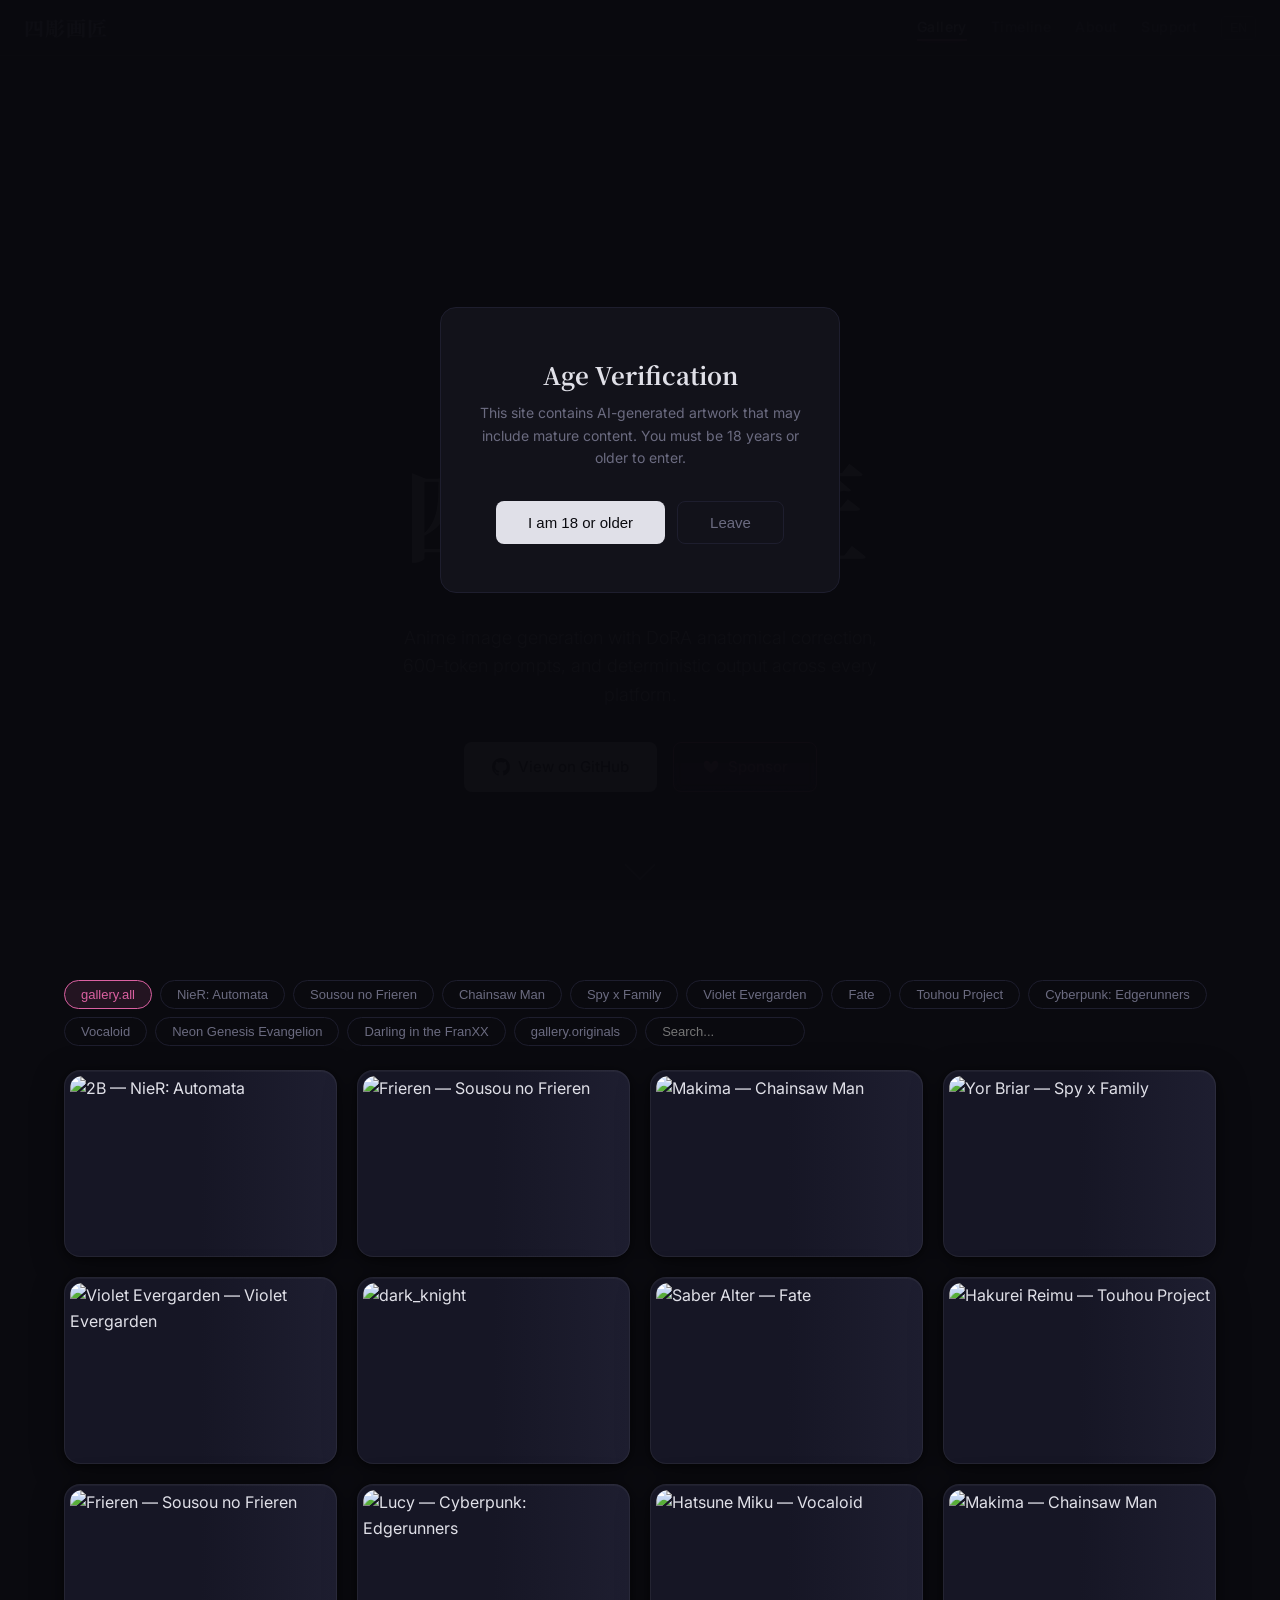
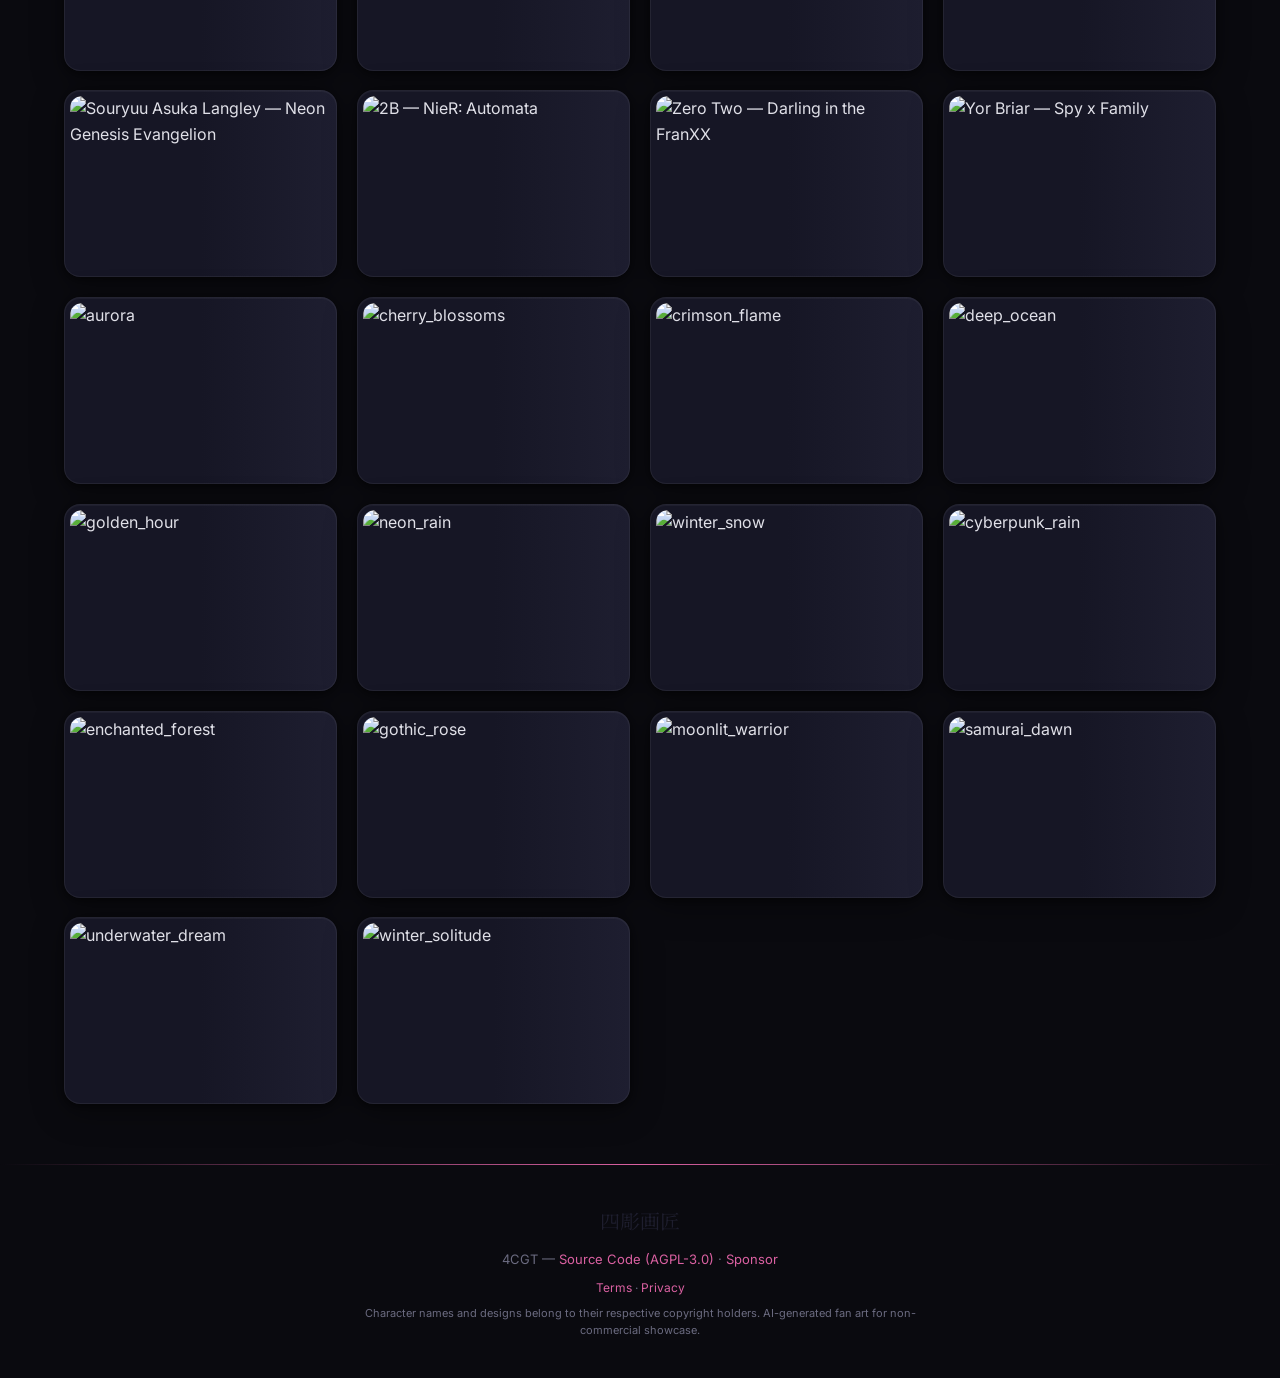
==== commit 56640f5b: "feat: visual overhaul, timeline redesign, fix broken images - Upload 14 missing images to HuggingFac" ====
--- a/index.html
+++ b/index.html
@@ -16,6 +16,8 @@
 <link rel="preload" as="image" href="https://huggingface.co/epigene/4cgt/resolve/main/showcase/frieren_beach.png">
 <link href="https://fonts.googleapis.com/css2?family=Inter:wght@300;400;500;600&family=Noto+Serif+JP:wght@400;700&display=swap" rel="stylesheet">
 <link rel="stylesheet" href="css/main.css">
+<link rel="stylesheet" href="css/cards.css">
+<link rel="stylesheet" href="css/timeline.css">
 </head>
 <body>
 
--- a/css/main.css
+++ b/css/main.css
@@ -17,6 +17,8 @@
 .nav-links{display:flex;gap:24px;align-items:center}
 .nav-links a{color:var(--muted);font-size:14px;font-weight:500;text-decoration:none;transition:color 0.2s;letter-spacing:0.03em}
 .nav-links a:hover,.nav-links a.active{color:var(--text)}
+.nav-links a.active{box-shadow:0 2px 0 var(--accent),0 4px 8px rgba(219,97,162,0.15)}
+.nav.scrolled{background:rgba(10,10,15,0.95)}
 .nav-lang{font-size:12px;color:var(--muted);cursor:pointer;padding:4px 8px;border:1px solid var(--border);border-radius:4px;background:transparent;transition:all 0.2s}
 .nav-lang:hover{border-color:var(--muted)}
 .nav-burger{display:none;background:none;border:none;color:var(--text);font-size:24px;cursor:pointer;padding:4px}
@@ -50,29 +52,30 @@
 @keyframes bounce{0%,100%{transform:rotate(45deg) translate(0,0)}50%{transform:rotate(45deg) translate(3px,3px)}}
 
 /* Section base */
-.view{display:none;padding:80px 24px 60px;max-width:1200px;margin:0 auto;min-height:calc(100vh - 56px);position:relative;z-index:1}
-.view.active{display:block}
-.view h1{font-size:28px;font-weight:600;margin-bottom:24px;padding-top:16px}
+.view{padding:80px 24px 60px;max-width:1200px;margin:0 auto;min-height:calc(100vh - 56px);position:relative;z-index:1;display:none;opacity:0;transform:translateY(8px)}
+.view.active{display:block;animation:viewIn 0.35s ease forwards}
+@keyframes viewIn{to{opacity:1;transform:translateY(0)}}
+.view h1{font-family:'Noto Serif JP',serif;font-size:28px;font-weight:600;margin-bottom:24px;padding-top:16px;letter-spacing:0.02em}
 
 /* Gallery grid */
+@keyframes fadeUp{from{opacity:0;transform:translateY(12px)}to{opacity:1;transform:translateY(0)}}
+.gallery-item{animation:fadeUp 0.4s ease both;animation-delay:calc(var(--stagger,0) * 0.05s)}
 .filter-bar{display:flex;gap:8px;flex-wrap:wrap;margin-bottom:24px;align-items:center}
 .filter-btn{padding:6px 16px;border-radius:20px;font-size:13px;font-weight:500;border:1px solid var(--border);background:transparent;color:var(--muted);cursor:pointer;transition:all 0.2s}
 .filter-btn.active,.filter-btn:hover{border-color:var(--accent);color:var(--accent);background:var(--accent-dim)}
 .filter-search{padding:6px 16px;border-radius:20px;font-size:13px;border:1px solid var(--border);background:transparent;color:var(--text);outline:none;width:160px;transition:border-color 0.2s}
 .filter-search:focus{border-color:var(--accent)}
-.gallery-grid{display:grid;grid-template-columns:repeat(4,1fr);gap:16px}
-.gallery-item{position:relative;overflow:hidden;border-radius:12px;cursor:pointer;aspect-ratio:1216/832}
-.gallery-item img{width:100%;height:100%;object-fit:cover;display:block;transition:transform 0.4s ease}
-.gallery-item:hover img{transform:scale(1.05)}
-.gallery-item figcaption{position:absolute;bottom:0;left:0;right:0;padding:28px 16px 14px;background:linear-gradient(to top,rgba(10,10,15,0.85),transparent);color:var(--text);font-size:14px;font-weight:500;letter-spacing:0.05em;transform:translateY(100%);transition:transform 0.3s ease}
+.gallery-grid{display:grid;grid-template-columns:repeat(4,1fr);gap:20px}
+.gallery-item{position:relative;overflow:hidden;cursor:pointer;aspect-ratio:1216/832}
+.gallery-item img{width:100%;height:100%;object-fit:cover;display:block}
+.gallery-item figcaption{position:absolute;bottom:0;left:0;right:0;color:var(--text);font-size:14px;transform:translateY(100%);transition:transform 0.3s ease}
 .gallery-item:hover figcaption{transform:translateY(0)}
 @media(max-width:1024px){.gallery-grid{grid-template-columns:repeat(2,1fr)}}
-@media(max-width:480px){.gallery-grid{grid-template-columns:1fr;gap:8px}.gallery-item{border-radius:8px}.gallery-item figcaption{transform:translateY(0);padding:20px 12px 10px;font-size:12px}}
+@media(max-width:480px){.gallery-grid{grid-template-columns:1fr;gap:12px}}
 
 /* Gallery detail */
 .detail-back{display:inline-flex;align-items:center;gap:6px;color:var(--muted);font-size:14px;margin-bottom:24px;cursor:pointer;text-decoration:none}
 .detail-back:hover{color:var(--text)}
-.detail-image{width:100%;max-height:70vh;object-fit:contain;border-radius:8px;display:block;margin-bottom:24px}
 .detail-meta{display:grid;grid-template-columns:1fr 1fr;gap:24px}
 .detail-info h2{font-size:22px;margin-bottom:4px}
 .detail-info .series{color:var(--muted);font-size:14px;margin-bottom:16px}
@@ -92,22 +95,10 @@
 .detail-reproduce{display:inline-flex;align-items:center;gap:8px;margin-top:12px}
 @media(max-width:768px){.detail-meta{grid-template-columns:1fr}}
 
-/* Timeline */
-.timeline{position:relative;padding-left:32px}
-.timeline::before{content:'';position:absolute;left:8px;top:0;bottom:0;width:2px;background:var(--timeline-line)}
-.timeline-node{position:relative;margin-bottom:32px}
-.timeline-node::before{content:'';position:absolute;left:-28px;top:6px;width:12px;height:12px;border-radius:50%;background:var(--border);border:2px solid var(--timeline-line)}
-.timeline-node.has-image::before{background:var(--accent);border-color:var(--accent)}
-.timeline-date{color:var(--muted);font-size:12px;margin-bottom:4px}
-.timeline-title{font-size:16px;font-weight:600;margin-bottom:4px}
-.timeline-desc{color:var(--muted);font-size:14px;line-height:1.6}
-.timeline-thumb{width:200px;aspect-ratio:1216/832;object-fit:cover;border-radius:8px;margin-top:8px;cursor:pointer;transition:transform 0.2s}
-.timeline-thumb:hover{transform:scale(1.03)}
-.timeline-commit{font-family:monospace;font-size:12px;color:var(--muted);margin-left:8px}
-
 /* Support */
 .support-cards{display:grid;grid-template-columns:1fr 1fr;gap:24px;margin:32px 0}
-.support-card{padding:32px;background:var(--surface);border:1px solid var(--border);border-radius:12px;text-align:center}
+.support-card{padding:32px;background:var(--surface);border:1px solid var(--border);border-radius:12px;text-align:center;transition:border-color 0.3s,box-shadow 0.3s}
+.support-card:hover{border-color:rgba(219,97,162,0.25);box-shadow:0 0 24px rgba(219,97,162,0.06)}
 .support-card h3{font-size:18px;margin-bottom:12px}
 .support-card p{color:var(--muted);font-size:14px;margin-bottom:20px}
 .support-other{margin-top:40px}
@@ -119,7 +110,8 @@
 /* About */
 .about-section{margin-bottom:32px}
 .about-section p{color:var(--muted);font-size:14px;line-height:1.8;margin-bottom:12px}
-.disclaimer-box{padding:20px;background:var(--surface);border:1px solid var(--border);border-radius:8px;margin-top:24px}
+.disclaimer-box{padding:20px;background:var(--surface);border:1px solid var(--border);border-radius:8px;margin-top:24px;transition:border-color 0.3s,box-shadow 0.3s}
+.disclaimer-box:hover{border-color:rgba(219,97,162,0.2);box-shadow:0 0 20px rgba(219,97,162,0.04)}
 .disclaimer-box p{font-size:13px;color:var(--muted);line-height:1.7}
 
 /* Legal */
@@ -143,9 +135,16 @@
 .age-gate-box .btn-deny:hover{border-color:var(--muted)}
 
 /* Footer */
-footer{text-align:center;padding:40px 24px;position:relative;z-index:1;border-top:1px solid var(--border);color:var(--muted);font-size:13px}
+footer{text-align:center;padding:40px 24px;position:relative;z-index:1;color:var(--muted);font-size:13px;border-top:1px solid transparent;border-image:linear-gradient(90deg,transparent,var(--accent),transparent) 1}
 footer a{color:var(--accent);text-decoration:none}
 footer a:hover{text-decoration:underline}
 .footer-kanji{font-family:'Noto Serif JP',serif;font-size:20px;color:var(--border);margin-bottom:12px}
 .footer-legal{margin-top:8px;font-size:12px}
 .footer-disclaimer{margin-top:8px;font-size:11px;max-width:600px;margin-left:auto;margin-right:auto;line-height:1.5}
+
+/* Reduced motion */
+@media(prefers-reduced-motion:reduce){
+  .view.active{animation:none;opacity:1;transform:none}
+  .gallery-item{animation:none;opacity:1;transform:none}
+  .timeline-node{opacity:1;transform:none;transition:none}
+}
--- a/css/cards.css
+++ b/css/cards.css
@@ -0,0 +1,167 @@
+/* Premium card presentation — holographic trading card finish */
+
+/* Loading shimmer */
+@keyframes shimmer{from{background-position:200% 0}to{background-position:-200% 0}}
+.gallery-item:not(.loaded){background:linear-gradient(90deg,#161625 25%,#1e1e30 50%,#161625 75%);background-size:200% 100%;animation:shimmer 1.8s ease-in-out infinite}
+
+/* Card frame */
+.gallery-item{
+  --card-border:rgba(255,255,255,0.06);
+  --card-glow:rgba(219,97,162,0.0);
+  background:linear-gradient(145deg,#161625 0%,#111120 100%);
+  padding:5px;
+  border:1px solid var(--card-border);
+  border-radius:16px;
+  box-shadow:
+    0 2px 8px rgba(0,0,0,0.5),
+    0 8px 32px rgba(0,0,0,0.35),
+    inset 0 1px 0 rgba(255,255,255,0.04);
+  transition:transform 0.5s cubic-bezier(.03,.98,.52,.99),box-shadow 0.5s cubic-bezier(.03,.98,.52,.99);
+  transform-style:preserve-3d;
+  will-change:transform;
+}
+.gallery-item img{
+  border-radius:12px;
+  position:relative;z-index:1;
+}
+.gallery-item:hover{
+  --card-border:rgba(255,255,255,0.12);
+  --card-glow:rgba(219,97,162,0.18);
+  box-shadow:
+    0 4px 16px rgba(0,0,0,0.6),
+    0 20px 60px rgba(0,0,0,0.45),
+    0 0 40px var(--card-glow),
+    inset 0 1px 0 rgba(255,255,255,0.08);
+}
+
+/* Holographic shimmer overlay */
+.gallery-item::after{
+  content:'';position:absolute;inset:5px;z-index:2;
+  border-radius:12px;pointer-events:none;
+  background:linear-gradient(
+    115deg,
+    transparent 20%,
+    rgba(219,97,162,0.07) 35%,
+    rgba(120,200,255,0.06) 41%,
+    rgba(255,220,120,0.05) 47%,
+    rgba(200,120,255,0.06) 53%,
+    rgba(219,97,162,0.07) 59%,
+    transparent 74%
+  );
+  background-size:250% 250%;
+  opacity:0;
+  transition:opacity 0.5s ease;
+  animation:holo-shift 6s ease-in-out infinite;
+  mix-blend-mode:screen;
+}
+.gallery-item:hover::after{opacity:1}
+@keyframes holo-shift{
+  0%{background-position:0% 50%}
+  50%{background-position:100% 50%}
+  100%{background-position:0% 50%}
+}
+
+/* Diagonal light sweep */
+.gallery-item::before{
+  content:'';position:absolute;inset:5px;z-index:3;
+  border-radius:12px;pointer-events:none;overflow:hidden;
+  background:linear-gradient(
+    105deg,
+    transparent 38%,
+    rgba(255,255,255,0.06) 46%,
+    rgba(255,255,255,0.13) 50%,
+    rgba(255,255,255,0.06) 54%,
+    transparent 62%
+  );
+  background-size:300% 100%;
+  background-position:100% 0;
+  opacity:0;
+  transition:opacity 0.3s ease;
+}
+.gallery-item:hover::before{
+  opacity:1;
+  animation:light-sweep 1.2s ease-out forwards;
+}
+@keyframes light-sweep{
+  from{background-position:100% 0}
+  to{background-position:-100% 0}
+}
+
+/* Premium caption */
+.gallery-item figcaption{
+  z-index:4;
+  font-weight:600;letter-spacing:0.08em;
+  text-shadow:0 1px 6px rgba(0,0,0,0.9),0 0 20px rgba(0,0,0,0.5);
+  background:linear-gradient(to top,rgba(10,10,15,0.92) 0%,rgba(10,10,15,0.6) 60%,transparent 100%);
+  border-radius:0 0 12px 12px;
+  padding:32px 14px 12px;
+}
+
+/* Detail view — premium image frame */
+.detail-frame{
+  position:relative;
+  padding:6px;
+  background:linear-gradient(145deg,#161625 0%,#111120 100%);
+  border:1px solid rgba(255,255,255,0.06);
+  border-radius:16px;
+  box-shadow:
+    0 4px 16px rgba(0,0,0,0.5),
+    0 16px 64px rgba(0,0,0,0.4),
+    0 0 60px rgba(219,97,162,0.06);
+  margin-bottom:32px;
+  overflow:hidden;
+}
+.detail-frame img{
+  width:100%;max-height:70vh;object-fit:contain;
+  display:block;border-radius:12px;
+}
+.detail-frame::after{
+  content:'';position:absolute;inset:6px;z-index:1;
+  border-radius:12px;pointer-events:none;
+  background:linear-gradient(
+    115deg,transparent 25%,
+    rgba(219,97,162,0.04) 40%,rgba(120,200,255,0.03) 50%,
+    rgba(219,97,162,0.04) 60%,transparent 75%
+  );
+  background-size:250% 250%;
+  animation:holo-shift 8s ease-in-out infinite;
+  mix-blend-mode:screen;
+}
+
+/* Timeline thumb — mini card treatment */
+.timeline-thumb{
+  border:1px solid rgba(255,255,255,0.06);
+  box-shadow:0 2px 12px rgba(0,0,0,0.4);
+  transition:transform 0.3s ease,box-shadow 0.3s ease;
+}
+.timeline-thumb:hover{
+  box-shadow:0 4px 20px rgba(0,0,0,0.5),0 0 20px rgba(219,97,162,0.1);
+}
+
+/* Mobile — auto-animate holographic, no tilt, lighter shadows */
+@media(max-width:768px){
+  .gallery-item{padding:4px;border-radius:12px}
+  .gallery-item img{border-radius:9px}
+  .gallery-item::after{opacity:0.5;inset:4px;border-radius:9px}
+  .gallery-item::before{display:none}
+  .gallery-item figcaption{border-radius:0 0 9px 9px}
+  .detail-frame{padding:4px;border-radius:12px}
+  .detail-frame img{border-radius:9px}
+  .detail-frame::after{inset:4px;border-radius:9px}
+}
+@media(max-width:480px){
+  .gallery-item{padding:3px;border-radius:10px}
+  .gallery-item img{border-radius:8px}
+  .gallery-item::after{inset:3px;border-radius:8px}
+  .gallery-item figcaption{border-radius:0 0 8px 8px;padding:24px 10px 8px;font-size:12px;transform:translateY(0)}
+  .detail-frame{padding:3px;border-radius:10px}
+  .detail-frame img{border-radius:8px}
+}
+
+/* Respect reduced motion */
+@media(prefers-reduced-motion:reduce){
+  .gallery-item,.gallery-item::before,.gallery-item::after{animation:none!important;transition:none}
+  .gallery-item:hover{transform:none!important}
+  .gallery-item:not(.loaded){animation:none!important;background:var(--surface)}
+  .detail-frame::after{animation:none}
+}
--- a/css/timeline.css
+++ b/css/timeline.css
@@ -0,0 +1,38 @@
+/* Timeline styles */
+.timeline-filters{display:flex;gap:8px;margin-bottom:24px}
+.timeline-filter{padding:6px 16px;border-radius:20px;font-size:13px;font-weight:500;border:1px solid var(--border);background:transparent;color:var(--muted);cursor:pointer;transition:all 0.2s}
+.timeline-filter.active,.timeline-filter:hover{border-color:var(--accent);color:var(--accent);background:var(--accent-dim)}
+
+.timeline{position:relative;padding-left:32px}
+.timeline::before{content:'';position:absolute;left:8px;top:0;bottom:0;width:2px;background:var(--timeline-line)}
+
+/* Date group header */
+.timeline-date-header{position:relative;margin:32px 0 16px;display:inline-block;padding:4px 14px;font-size:13px;font-weight:600;color:var(--accent);background:var(--bg);border:1px solid var(--accent);border-radius:20px;margin-left:-20px;letter-spacing:0.04em}
+.timeline-date-header:first-child{margin-top:0}
+
+/* Node base */
+.timeline-node{position:relative;margin-bottom:28px;opacity:0;transform:translateY(16px);transition:opacity 0.4s ease,transform 0.4s ease}
+.timeline-node.visible{opacity:1;transform:translateY(0)}
+
+/* Image node dot */
+.timeline-node::before{content:'';position:absolute;left:-28px;top:6px;width:12px;height:12px;border-radius:50%;background:var(--border);border:2px solid var(--timeline-line)}
+.timeline-node.has-image::before{background:var(--accent);border-color:var(--accent)}
+
+/* Milestone diamond */
+.timeline-node.milestone::before{border-radius:2px;transform:rotate(45deg);background:var(--timeline-line);border-color:var(--muted)}
+
+.timeline-date{color:var(--muted);font-size:12px;margin-bottom:4px}
+.timeline-title{font-size:16px;font-weight:600;margin-bottom:4px}
+.timeline-desc{color:var(--muted);font-size:14px;line-height:1.6}
+.timeline-commit{font-family:monospace;font-size:12px;color:var(--muted);margin-left:8px}
+
+.timeline-thumb{width:280px;aspect-ratio:1216/832;object-fit:cover;border-radius:8px;margin-top:8px;cursor:pointer;transition:transform 0.3s ease,box-shadow 0.3s ease;border:1px solid rgba(255,255,255,0.06);box-shadow:0 2px 12px rgba(0,0,0,0.4)}
+.timeline-thumb:hover{transform:scale(1.03);box-shadow:0 4px 20px rgba(0,0,0,0.5),0 0 20px rgba(219,97,162,0.1)}
+
+@media(max-width:768px){
+  .timeline-thumb{width:100%;max-width:400px}
+}
+@media(max-width:480px){
+  .timeline{padding-left:24px}
+  .timeline-date-header{margin-left:-14px;font-size:12px}
+}
